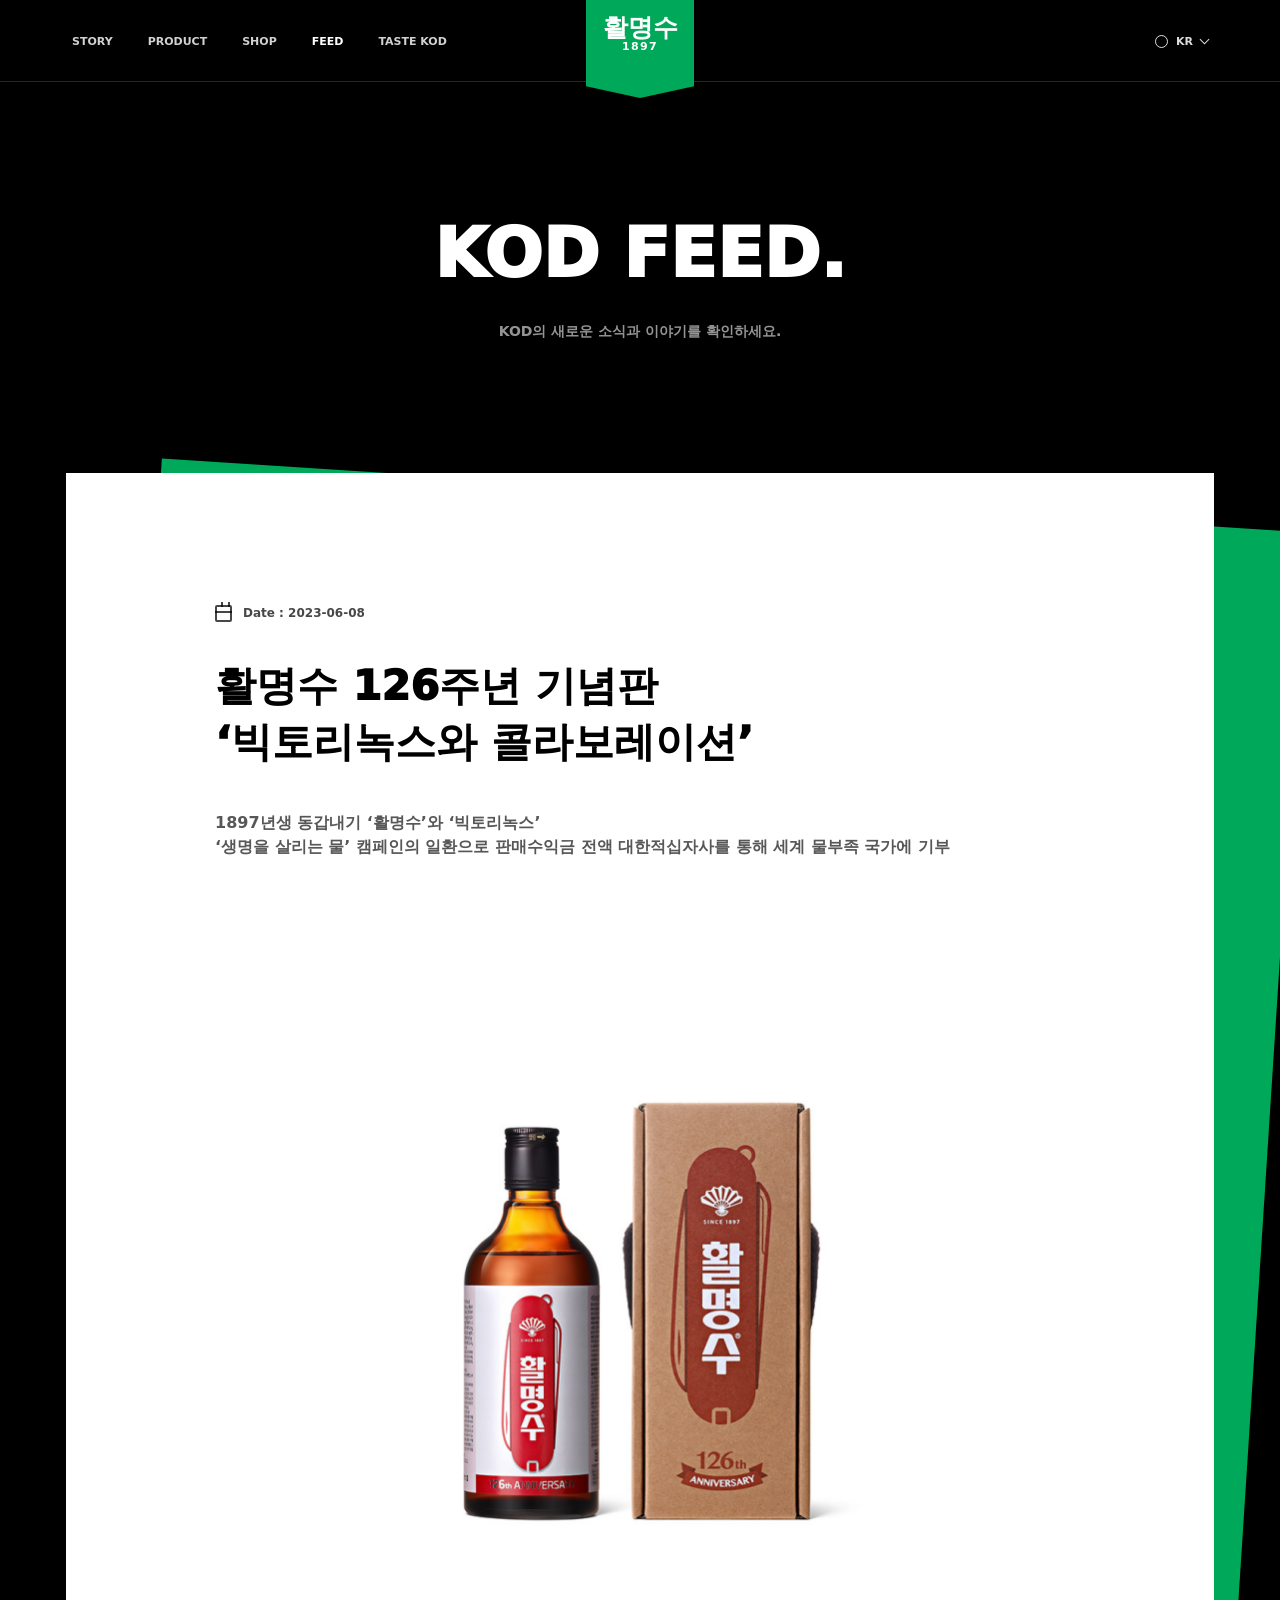
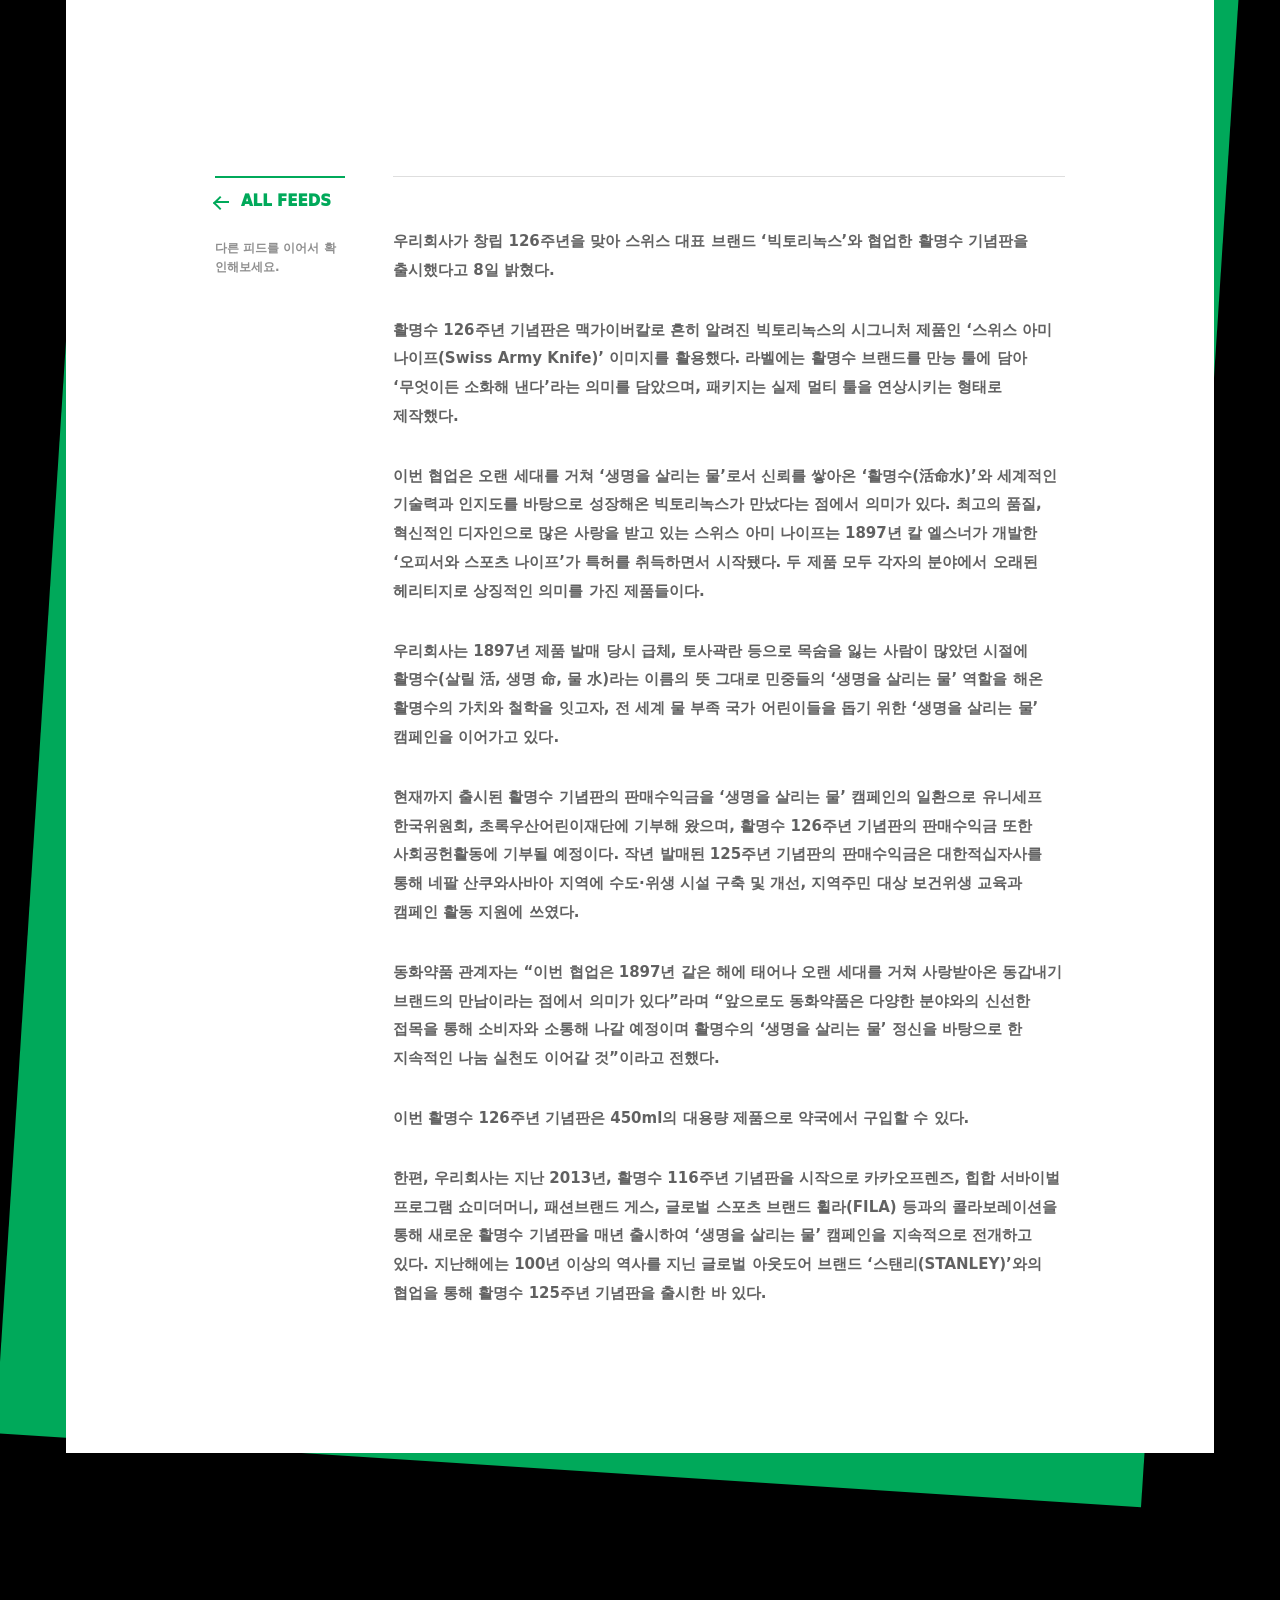
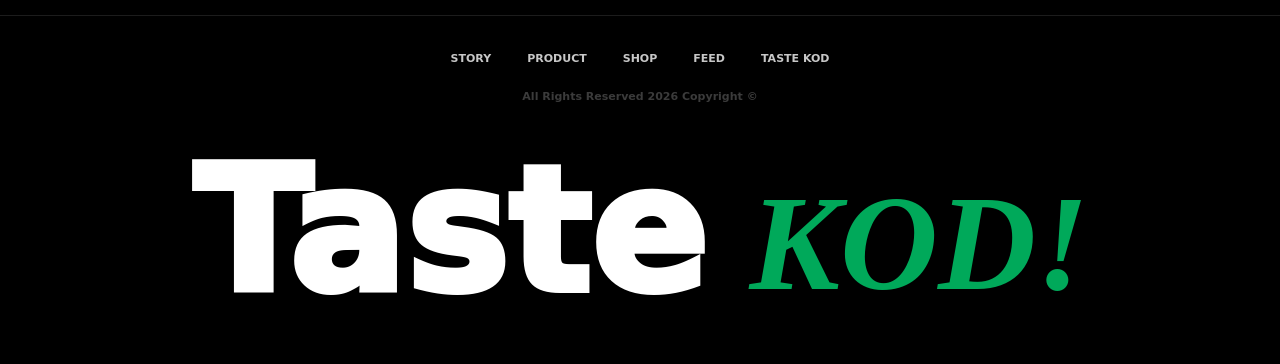
==== feed-detail.html @ 015ece13 "Add files via upload" ====
<!doctype html>
<html lang="ko">
  <head>
    <meta charset="UTF-8" />
    <meta name="viewport" content="width=device-width, initial-scale=1.0" />
    <title>KOD Feed Detail</title>
    <link rel="stylesheet" href="styles.css" />
  </head>
  <body class="feed-detail-page">
    <header class="site-header">
      <nav class="primary-nav" aria-label="Primary">
        <a href="#">STORY</a>
        <a href="#">PRODUCT</a>
        <a href="#">SHOP</a>
        <a href="index.html#feed" aria-current="page">FEED</a>
        <a href="#taste">TASTE KOD</a>
      </nav>
      <a class="brand-mark" href="index.html" aria-label="활명수 홈">
        <span>활명수</span>
        <small>1897</small>
      </a>
      <div class="locale" aria-label="Language selector">
        <span class="locale-icon" aria-hidden="true"></span>
        <span>KR</span>
        <span class="locale-caret" aria-hidden="true"></span>
      </div>
    </header>

    <main>
      <section class="feed-hero detail-hero" aria-labelledby="page-title">
        <div class="intro-copy">
          <h1 id="page-title">KOD FEED.</h1>
          <p>KOD의 새로운 소식과 이야기를 확인하세요.</p>
        </div>
      </section>

      <article class="detail-frame" aria-labelledby="article-title">
        <div class="detail-frame-back" aria-hidden="true"></div>
        <div class="detail-paper">
          <header class="detail-head">
            <p class="detail-date">
              <span class="detail-date-icon" aria-hidden="true"></span>
              <span>Date : 2023-06-08</span>
            </p>
            <h2 id="article-title">활명수 126주년 기념판<br />‘빅토리녹스와 콜라보레이션’</h2>
            <p>
              1897년생 동갑내기 ‘활명수’와 ‘빅토리녹스’<br />
              ‘생명을 살리는 물’ 캠페인의 일환으로 판매수익금 전액 대한적십자사를 통해 세계 물부족 국가에 기부
            </p>
          </header>

          <figure class="detail-product">
            <img src="assets/feed/feed-01.png" alt="활명수 126주년 기념 병과 빅토리녹스 협업 패키지" />
          </figure>

          <div class="detail-content">
            <aside class="detail-sidebar" aria-label="Feed navigation">
              <a class="all-feeds-link" href="index.html#feed">
                <span class="all-feeds-arrow" aria-hidden="true"></span>
                <strong>ALL FEEDS</strong>
              </a>
              <p>다른 피드를 이어서 확인해보세요.</p>
            </aside>

            <div class="detail-copy">
              <p>
                우리회사가 창립 126주년을 맞아 스위스 대표 브랜드 ‘빅토리녹스’와 협업한 활명수 기념판을 출시했다고 8일 밝혔다.
              </p>
              <p>
                활명수 126주년 기념판은 맥가이버칼로 흔히 알려진 빅토리녹스의 시그니처 제품인 ‘스위스 아미 나이프(Swiss Army Knife)’ 이미지를 활용했다. 라벨에는 활명수 브랜드를 만능 툴에 담아 ‘무엇이든 소화해 낸다’라는 의미를 담았으며, 패키지는 실제 멀티 툴을 연상시키는 형태로 제작했다.
              </p>
              <p>
                이번 협업은 오랜 세대를 거쳐 ‘생명을 살리는 물’로서 신뢰를 쌓아온 ‘활명수(活命水)’와 세계적인 기술력과 인지도를 바탕으로 성장해온 빅토리녹스가 만났다는 점에서 의미가 있다. 최고의 품질, 혁신적인 디자인으로 많은 사랑을 받고 있는 스위스 아미 나이프는 1897년 칼 엘스너가 개발한 ‘오피서와 스포츠 나이프’가 특허를 취득하면서 시작됐다. 두 제품 모두 각자의 분야에서 오래된 헤리티지로 상징적인 의미를 가진 제품들이다.
              </p>
              <p>
                우리회사는 1897년 제품 발매 당시 급체, 토사곽란 등으로 목숨을 잃는 사람이 많았던 시절에 활명수(살릴 活, 생명 命, 물 水)라는 이름의 뜻 그대로 민중들의 ‘생명을 살리는 물’ 역할을 해온 활명수의 가치와 철학을 잇고자, 전 세계 물 부족 국가 어린이들을 돕기 위한 ‘생명을 살리는 물’ 캠페인을 이어가고 있다.
              </p>
              <p>
                현재까지 출시된 활명수 기념판의 판매수익금을 ‘생명을 살리는 물’ 캠페인의 일환으로 유니세프 한국위원회, 초록우산어린이재단에 기부해 왔으며, 활명수 126주년 기념판의 판매수익금 또한 사회공헌활동에 기부될 예정이다. 작년 발매된 125주년 기념판의 판매수익금은 대한적십자사를 통해 네팔 산쿠와사바아 지역에 수도·위생 시설 구축 및 개선, 지역주민 대상 보건위생 교육과 캠페인 활동 지원에 쓰였다.
              </p>
              <p>
                동화약품 관계자는 “이번 협업은 1897년 같은 해에 태어나 오랜 세대를 거쳐 사랑받아온 동갑내기 브랜드의 만남이라는 점에서 의미가 있다”라며 “앞으로도 동화약품은 다양한 분야와의 신선한 접목을 통해 소비자와 소통해 나갈 예정이며 활명수의 ‘생명을 살리는 물’ 정신을 바탕으로 한 지속적인 나눔 실천도 이어갈 것”이라고 전했다.
              </p>
              <p>
                이번 활명수 126주년 기념판은 450ml의 대용량 제품으로 약국에서 구입할 수 있다.
              </p>
              <p>
                한편, 우리회사는 지난 2013년, 활명수 116주년 기념판을 시작으로 카카오프렌즈, 힙합 서바이벌 프로그램 쇼미더머니, 패션브랜드 게스, 글로벌 스포츠 브랜드 휠라(FILA) 등과의 콜라보레이션을 통해 새로운 활명수 기념판을 매년 출시하여 ‘생명을 살리는 물’ 캠페인을 지속적으로 전개하고 있다. 지난해에는 100년 이상의 역사를 지닌 글로벌 아웃도어 브랜드 ‘스탠리(STANLEY)’와의 협업을 통해 활명수 125주년 기념판을 출시한 바 있다.
              </p>
            </div>
          </div>
        </div>
      </article>
    </main>

    <footer class="site-footer" id="taste">
      <nav class="footer-nav" aria-label="Footer">
        <a href="#">STORY</a>
        <a href="#">PRODUCT</a>
        <a href="#">SHOP</a>
        <a href="index.html#feed">FEED</a>
        <a href="#taste">TASTE KOD</a>
      </nav>
      <p>All Rights Reserved 2026 Copyright ©</p>
      <div class="taste-signature" aria-hidden="true"><span>Taste</span><strong>KOD!</strong></div>
    </footer>
    <script src="script.js"></script>
  </body>
</html>
---- styles.css ----
:root {
  color-scheme: dark;
  --page: #000000;
  --line: #003b1f;
  --green: #00a95a;
  --white: #ffffff;
  --muted: rgba(255, 255, 255, 0.58);
  --overlay: rgba(0, 0, 0, 0.58);
  --hero-width: 1776px;
  --feed-width: 1440px;
  --feed-gap: 30px;
}

* {
  box-sizing: border-box;
}

html {
  background: var(--page);
  scroll-behavior: smooth;
}

body {
  min-width: 320px;
  margin: 0;
  background: var(--page);
  color: var(--white);
  font-family:
    Inter, ui-sans-serif, system-ui, -apple-system, BlinkMacSystemFont, "Segoe UI",
    "Apple SD Gothic Neo", "Noto Sans KR", sans-serif;
  letter-spacing: 0;
}

a {
  color: inherit;
  text-decoration: none;
}

img {
  display: block;
  max-width: 100%;
}

.feed-detail-page main {
  overflow-x: clip;
  overflow-y: visible;
}

.site-header {
  position: relative;
  z-index: 10;
  height: 82px;
  border-bottom: 1px solid var(--line);
  background: #000000;
}

.primary-nav,
.locale {
  position: absolute;
  top: 0;
  height: 82px;
  display: flex;
  align-items: center;
}

.primary-nav {
  left: 72px;
  gap: 35px;
}

.primary-nav a,
.footer-nav a,
.locale {
  font-size: 11px;
  font-weight: 800;
  line-height: 1;
}

.primary-nav a {
  color: rgba(255, 255, 255, 0.82);
  transition: color 160ms ease;
}

.primary-nav a:hover,
.primary-nav a[aria-current="page"],
.footer-nav a:hover {
  color: var(--white);
}

.brand-mark {
  position: absolute;
  left: 50%;
  top: 0;
  width: 108px;
  height: 98px;
  display: grid;
  justify-items: center;
  align-content: start;
  gap: 2px;
  padding-top: 17px;
  background: var(--green);
  border-radius: 0 0 8px 8px;
  transform: translateX(-50%);
  clip-path: polygon(0 0, 100% 0, 100% 88%, 50% 100%, 0 88%);
}

.brand-mark span {
  font-size: 25px;
  font-weight: 950;
  line-height: 0.88;
}

.brand-mark small {
  font-size: 11px;
  font-weight: 900;
  line-height: 1;
  letter-spacing: 0.12em;
}

.locale {
  right: 72px;
  gap: 8px;
  color: rgba(255, 255, 255, 0.86);
}

.locale-icon {
  width: 13px;
  height: 13px;
  border: 1.6px solid currentColor;
  border-radius: 50%;
}

.locale-caret {
  width: 7px;
  height: 7px;
  border-right: 1.5px solid currentColor;
  border-bottom: 1.5px solid currentColor;
  transform: translateY(-2px) rotate(45deg);
}

.feed-hero {
  padding-top: 139px;
}

.intro-copy {
  width: min(var(--hero-width), calc(100vw - 48px));
  margin: 0 auto;
  text-align: center;
}

.intro-copy h1 {
  margin: 0;
  font-size: clamp(54px, 5.35vw, 104px);
  font-weight: 950;
  line-height: 0.96;
}

.intro-copy p {
  margin: 34px 0 0;
  color: var(--muted);
  font-size: 14px;
  font-weight: 600;
  line-height: 1.5;
}

.hero-media {
  width: min(var(--hero-width), calc(100vw - 48px));
  margin: 135px auto 0;
  overflow: hidden;
}

.hero-media img {
  width: 100%;
  height: auto;
}

.feed-section {
  padding-top: 132px;
}

.detail-hero {
  padding-top: 139px;
}

.detail-frame {
  position: relative;
  width: min(1476px, calc(100vw - 132px));
  margin: 131px auto 0;
  color: #000000;
  isolation: isolate;
}

.detail-frame-back {
  position: absolute;
  inset: 0;
  z-index: 0;
  background: var(--green);
  transform: translate3d(0, 0, 0) rotate(0deg);
  transform-origin: 50% 10%;
  will-change: transform;
}

.detail-frame.is-settled .detail-frame-back {
  animation: green-frame-dangle 1450ms cubic-bezier(0.18, 0.84, 0.2, 1) 140ms both;
}

.detail-paper {
  position: relative;
  z-index: 1;
  min-height: 1894px;
  padding: 132px 149px 145px;
  background: var(--white);
}

.detail-head {
  max-width: 865px;
}

.detail-date {
  display: inline-flex;
  align-items: center;
  gap: 11px;
  margin: 0 0 37px;
  color: rgba(0, 0, 0, 0.72);
  font-size: 12px;
  font-weight: 850;
  line-height: 1;
}

.detail-date-icon {
  position: relative;
  width: 17px;
  height: 17px;
  border: 2px solid currentColor;
  border-radius: 2px;
}

.detail-date-icon::before,
.detail-date-icon::after {
  position: absolute;
  content: "";
  background: currentColor;
}

.detail-date-icon::before {
  left: -2px;
  right: -2px;
  top: 4px;
  height: 2px;
}

.detail-date-icon::after {
  left: 4px;
  top: -5px;
  width: 2px;
  height: 5px;
  box-shadow: 7px 0 0 currentColor;
}

.detail-head h2 {
  margin: 0;
  color: #000000;
  font-size: clamp(40px, 3.24vw, 64px);
  font-weight: 950;
  line-height: 1.35;
  word-break: keep-all;
}

.detail-head p:last-child {
  margin: 40px 0 0;
  color: rgba(0, 0, 0, 0.66);
  font-size: 16px;
  font-weight: 700;
  line-height: 1.55;
  word-break: keep-all;
}

.detail-product {
  width: min(520px, 54%);
  margin: 139px auto 108px;
}

.detail-product img {
  width: 100%;
  height: auto;
}

.detail-content {
  display: grid;
  grid-template-columns: 130px minmax(0, 1000px);
  gap: 48px;
  padding-top: 50px;
}

.detail-sidebar {
  position: sticky;
  top: 110px;
  align-self: start;
  padding-top: 16px;
  border-top: 2px solid var(--green);
}

.all-feeds-link {
  display: inline-flex;
  align-items: center;
  gap: 12px;
  color: var(--green);
  transition: transform 180ms ease;
}

.all-feeds-link:hover,
.all-feeds-link:focus-visible {
  transform: translateX(-4px);
}

.all-feeds-link strong {
  font-size: 15px;
  font-weight: 950;
  line-height: 1;
}

.all-feeds-arrow {
  position: relative;
  width: 14px;
  height: 14px;
}

.all-feeds-arrow::before,
.all-feeds-arrow::after {
  position: absolute;
  content: "";
  background: currentColor;
}

.all-feeds-arrow::before {
  left: 0;
  top: 6px;
  width: 14px;
  height: 2px;
}

.all-feeds-arrow::after {
  left: 0;
  top: 3px;
  width: 8px;
  height: 8px;
  border-left: 2px solid currentColor;
  border-bottom: 2px solid currentColor;
  background: transparent;
  transform: rotate(45deg);
}

.detail-sidebar p {
  margin: 26px 0 0;
  color: rgba(0, 0, 0, 0.44);
  font-size: 12px;
  font-weight: 700;
  line-height: 1.62;
}

.detail-copy {
  max-width: 1000px;
  padding-top: 50px;
  border-top: 1px solid rgba(0, 0, 0, 0.13);
  color: rgba(0, 0, 0, 0.62);
  font-size: 15px;
  font-weight: 650;
  line-height: 1.92;
  word-break: keep-all;
}

.detail-copy p {
  margin: 0;
}

.detail-copy p + p {
  margin-top: 31px;
}

.feed-grid {
  width: min(var(--feed-width), calc(100vw - 48px));
  margin: 0 auto;
  display: grid;
  grid-template-columns: repeat(3, minmax(0, 1fr));
  gap: var(--feed-gap);
  align-items: start;
}

.feed-column {
  display: flex;
  flex-direction: column;
  gap: var(--feed-gap);
}

.feed-card {
  position: relative;
  display: block;
  width: 100%;
  margin: 0;
  overflow: hidden;
  background: #ffffff;
  outline: none;
  cursor: pointer;
  isolation: isolate;
  transform: translateY(0);
  transition:
    opacity 700ms ease,
    transform 760ms cubic-bezier(0.2, 0.82, 0.18, 1);
  transition-delay: var(--reveal-delay, 0ms);
  will-change: opacity, transform;
}

.reveal-ready .feed-card {
  opacity: 0;
  transform: translateY(110px);
}

.reveal-ready .feed-card.is-visible {
  opacity: 1;
  transform: translateY(0);
}

.feed-card img {
  width: 100%;
  height: auto;
  transform: scale(1);
  transition: transform 360ms ease;
}

.card-overlay {
  position: absolute;
  inset: 0;
  z-index: 1;
  display: flex;
  flex-direction: column;
  justify-content: flex-end;
  padding: 27px 28px 32px;
  color: var(--white);
  background: var(--overlay);
  opacity: 0;
  transition: opacity 220ms ease;
}

.feed-card:hover img,
.feed-card:focus-visible img {
  transform: scale(1.025);
}

.feed-card:hover .card-overlay,
.feed-card:focus-visible .card-overlay {
  opacity: 1;
}

.feed-date {
  position: absolute;
  top: 29px;
  right: 28px;
  display: grid;
  justify-items: end;
  gap: 2px;
}

.feed-date span {
  font-size: 10px;
  font-weight: 850;
  line-height: 1;
}

.feed-date strong {
  font-size: 39px;
  font-weight: 900;
  line-height: 0.92;
}

.feed-card h2 {
  width: calc(100% - 68px);
  margin: 0;
  font-size: 17px;
  font-weight: 850;
  line-height: 1.42;
  word-break: keep-all;
}

.feed-arrow {
  position: absolute;
  right: 31px;
  bottom: 32px;
  width: 35px;
  height: 35px;
}

.feed-arrow::before,
.feed-arrow::after {
  position: absolute;
  content: "";
  background: currentColor;
}

.feed-arrow::before {
  right: 0;
  bottom: 0;
  width: 35px;
  height: 1.5px;
  transform: rotate(-45deg);
  transform-origin: right center;
}

.feed-arrow::after {
  top: 0;
  right: 0;
  width: 16px;
  height: 16px;
  border-top: 1.5px solid currentColor;
  border-right: 1.5px solid currentColor;
  background: transparent;
}

.site-footer {
  margin-top: 162px;
  border-top: 1px solid rgba(255, 255, 255, 0.11);
  padding: 37px 0 62px;
  overflow: hidden;
  text-align: center;
}

.footer-nav {
  display: flex;
  justify-content: center;
  gap: 36px;
}

.footer-nav a {
  color: rgba(255, 255, 255, 0.78);
}

.site-footer p {
  margin: 26px 0 64px;
  color: rgba(255, 255, 255, 0.23);
  font-size: 11px;
  font-weight: 700;
}

.taste-signature {
  width: min(1768px, calc(100vw - 96px));
  margin: 0 auto;
  display: flex;
  justify-content: center;
  align-items: flex-end;
  gap: clamp(24px, 3.4vw, 64px);
  white-space: nowrap;
}

.taste-signature span {
  color: var(--white);
  font-size: clamp(92px, 13.5vw, 260px);
  font-weight: 950;
  line-height: 0.78;
}

.taste-signature strong {
  color: var(--green);
  font-family: "Brush Script MT", "Segoe Script", "Apple Chancery", cursive;
  font-size: clamp(72px, 10.6vw, 216px);
  font-style: italic;
  font-weight: 900;
  line-height: 0.85;
}

@media (max-width: 1180px) {
  .primary-nav {
    left: 32px;
    gap: 24px;
  }

  .locale {
    right: 32px;
  }

  .feed-grid {
    grid-template-columns: repeat(2, minmax(0, 1fr));
  }

  .detail-frame {
    width: min(100% - 64px, 1040px);
  }

  .detail-paper {
    min-height: auto;
    padding: 96px 80px 110px;
  }

  .detail-content {
    grid-template-columns: 148px minmax(0, 1fr);
    gap: 48px;
  }
}

@media (max-width: 760px) {
  .site-header {
    height: 70px;
  }

  .primary-nav {
    left: 18px;
    right: 88px;
    height: 70px;
    gap: 16px;
    overflow-x: auto;
    scrollbar-width: none;
  }

  .primary-nav::-webkit-scrollbar {
    display: none;
  }

  .primary-nav a,
  .footer-nav a,
  .locale {
    font-size: 10px;
  }

  .brand-mark {
    left: auto;
    right: 18px;
    width: 72px;
    height: 68px;
    padding-top: 11px;
    transform: none;
  }

  .brand-mark span {
    font-size: 17px;
  }

  .brand-mark small {
    font-size: 8px;
  }

  .locale {
    display: none;
  }

  .feed-hero {
    padding-top: 86px;
  }

  .intro-copy,
  .hero-media,
  .feed-grid {
    width: min(100% - 32px, var(--feed-width));
  }

  .intro-copy h1 {
    font-size: clamp(44px, 15vw, 74px);
  }

  .intro-copy p {
    margin-top: 22px;
    font-size: 13px;
  }

  .hero-media {
    margin-top: 64px;
  }

  .feed-section {
    padding-top: 72px;
  }

  .detail-frame {
    width: calc(100vw - 32px);
    margin-top: 70px;
  }

  .detail-frame.is-settled .detail-frame-back {
    animation-name: green-frame-dangle-mobile;
  }

  .detail-paper {
    padding: 58px 24px 66px;
  }

  .detail-date {
    margin-bottom: 24px;
    font-size: 11px;
  }

  .detail-head h2 {
    font-size: clamp(29px, 9.7vw, 42px);
    line-height: 1.28;
  }

  .detail-head p:last-child {
    margin-top: 25px;
    font-size: 13px;
  }

  .detail-product {
    width: min(84%, 420px);
    margin: 70px auto 56px;
  }

  .detail-content {
    display: block;
    padding-top: 0;
  }

  .detail-sidebar {
    top: 70px;
    z-index: 2;
    margin: 0 -24px 33px;
    padding: 15px 24px 17px;
    background: rgba(255, 255, 255, 0.96);
    border-top: 2px solid var(--green);
    border-bottom: 1px solid rgba(0, 0, 0, 0.12);
  }

  .detail-sidebar p {
    display: none;
  }

  .detail-copy {
    padding-top: 0;
    border-top: 0;
    font-size: 13px;
    line-height: 1.86;
  }

  .detail-copy p + p {
    margin-top: 22px;
  }

  .feed-grid {
    grid-template-columns: 1fr;
    gap: 24px;
  }

  .feed-column {
    gap: 24px;
  }

  .card-overlay {
    padding: 23px 22px 26px;
  }

  .feed-date {
    top: 23px;
    right: 22px;
  }

  .feed-date strong {
    font-size: 34px;
  }

  .feed-card h2 {
    width: calc(100% - 58px);
    font-size: 16px;
  }

  .site-footer {
    margin-top: 88px;
    padding-bottom: 42px;
  }

  .footer-nav {
    flex-wrap: wrap;
    gap: 16px 24px;
    padding: 0 24px;
  }

  .site-footer p {
    margin-bottom: 44px;
  }

  .taste-signature {
    width: calc(100vw - 32px);
    gap: 14px;
  }
}

@media (prefers-reduced-motion: reduce) {
  html {
    scroll-behavior: auto;
  }

  .feed-card,
  .feed-card img,
  .card-overlay,
  .all-feeds-link {
    transition: none;
  }

  .reveal-ready .feed-card {
    opacity: 1;
    transform: none;
  }

  .detail-frame.is-settled .detail-frame-back {
    animation: none;
    transform: translate3d(42px, 28px, 0) rotate(3.8deg);
  }
}

@keyframes green-frame-dangle {
  0%,
  18% {
    transform: translate3d(0, 0, 0) rotate(0deg);
  }

  46% {
    transform: translate3d(92px, 28px, 0) rotate(5.4deg);
  }

  63% {
    transform: translate3d(71px, 20px, 0) rotate(2.7deg);
  }

  79% {
    transform: translate3d(85px, 24px, 0) rotate(4.2deg);
  }

  100% {
    transform: translate3d(78px, 22px, 0) rotate(3.7deg);
  }
}

@keyframes green-frame-dangle-mobile {
  0%,
  18% {
    transform: translate3d(0, 0, 0) rotate(0deg);
  }

  46% {
    transform: translate3d(37px, 20px, 0) rotate(5.2deg);
  }

  63% {
    transform: translate3d(28px, 15px, 0) rotate(2.6deg);
  }

  79% {
    transform: translate3d(34px, 18px, 0) rotate(4deg);
  }

  100% {
    transform: translate3d(31px, 17px, 0) rotate(3.4deg);
  }
}
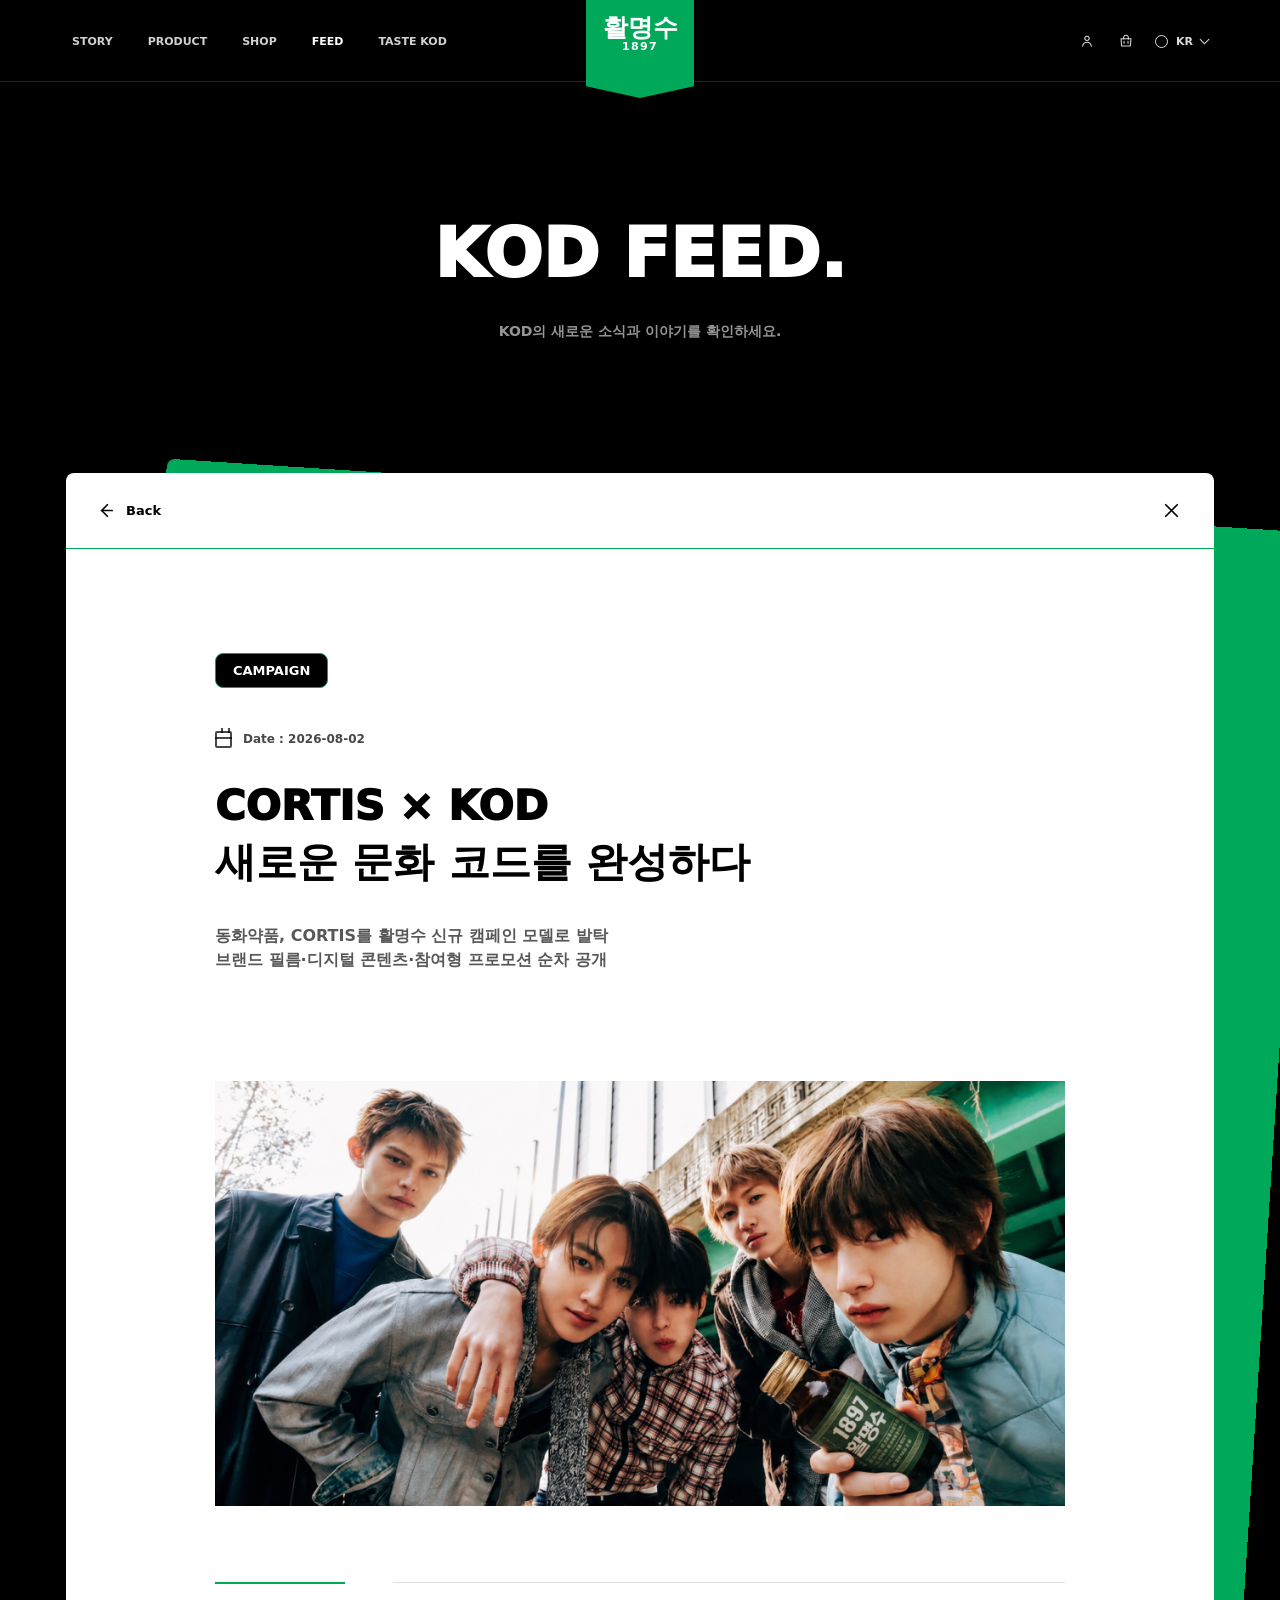
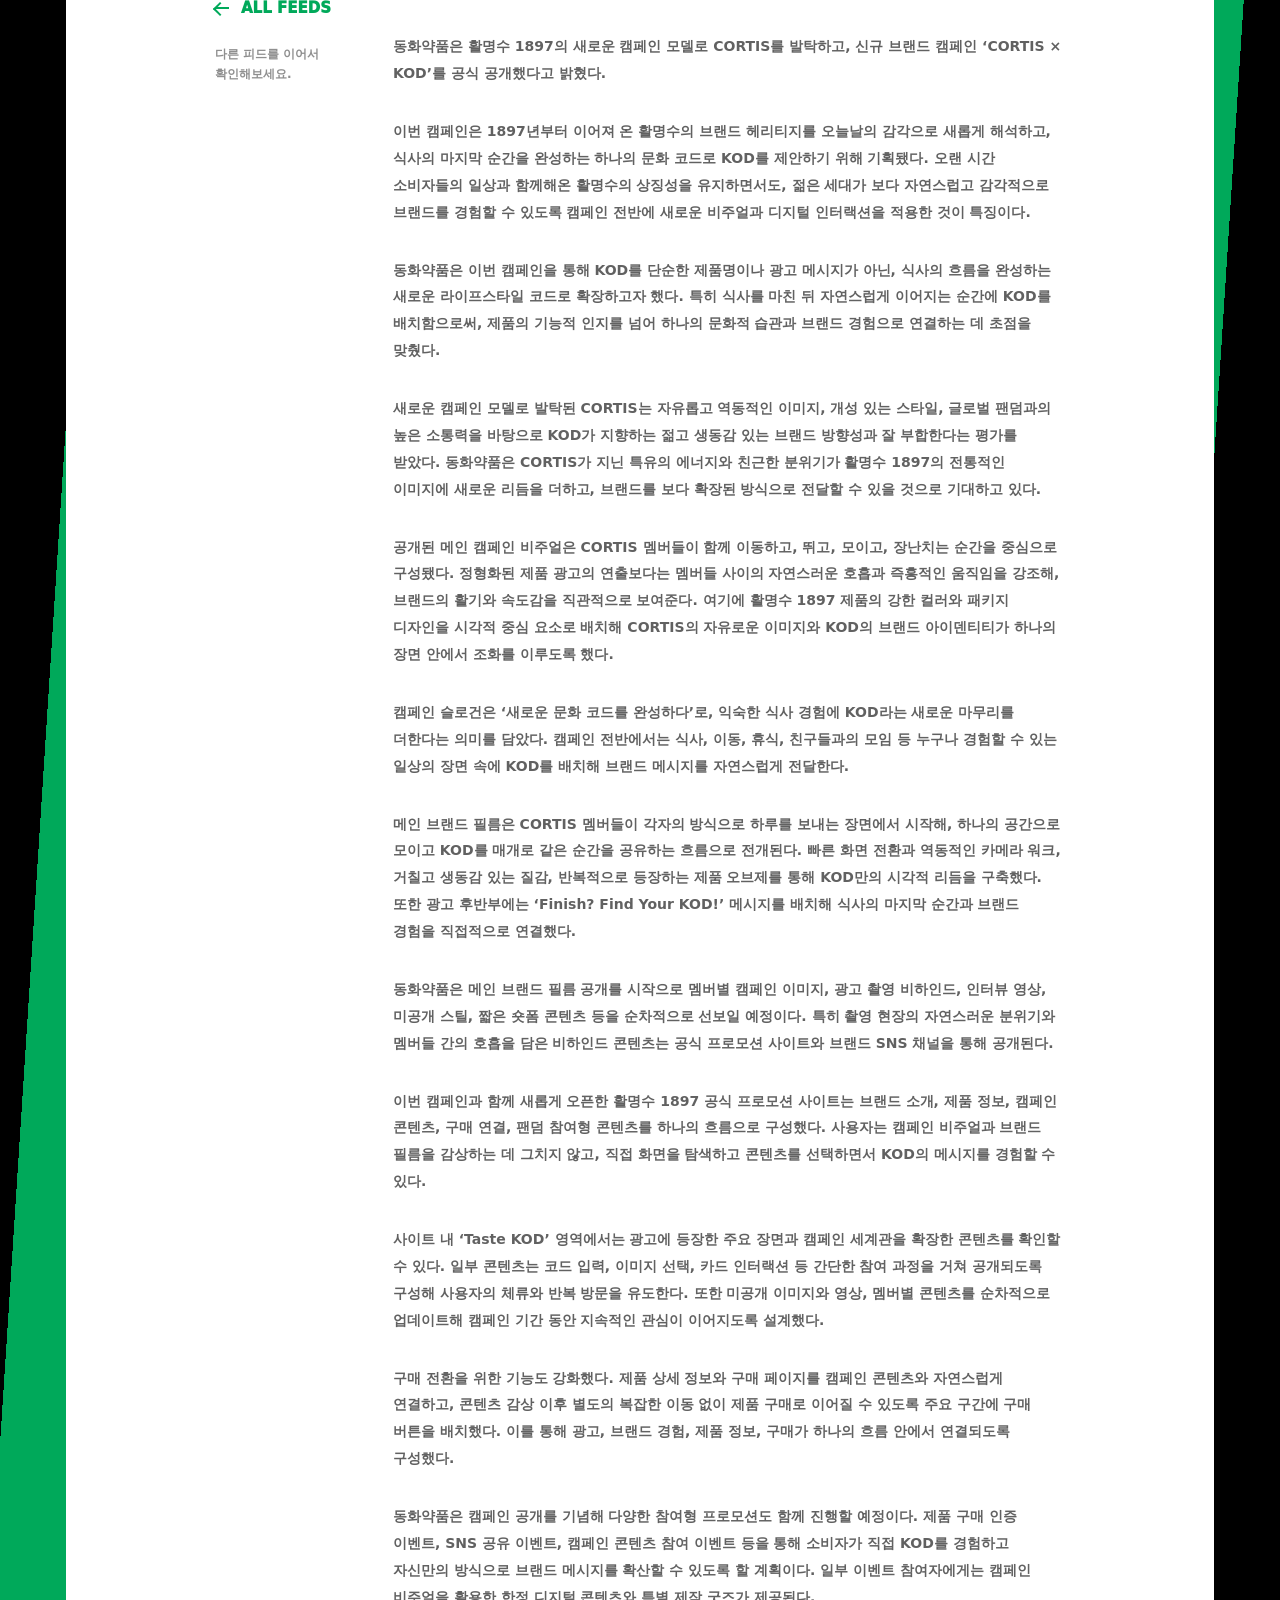
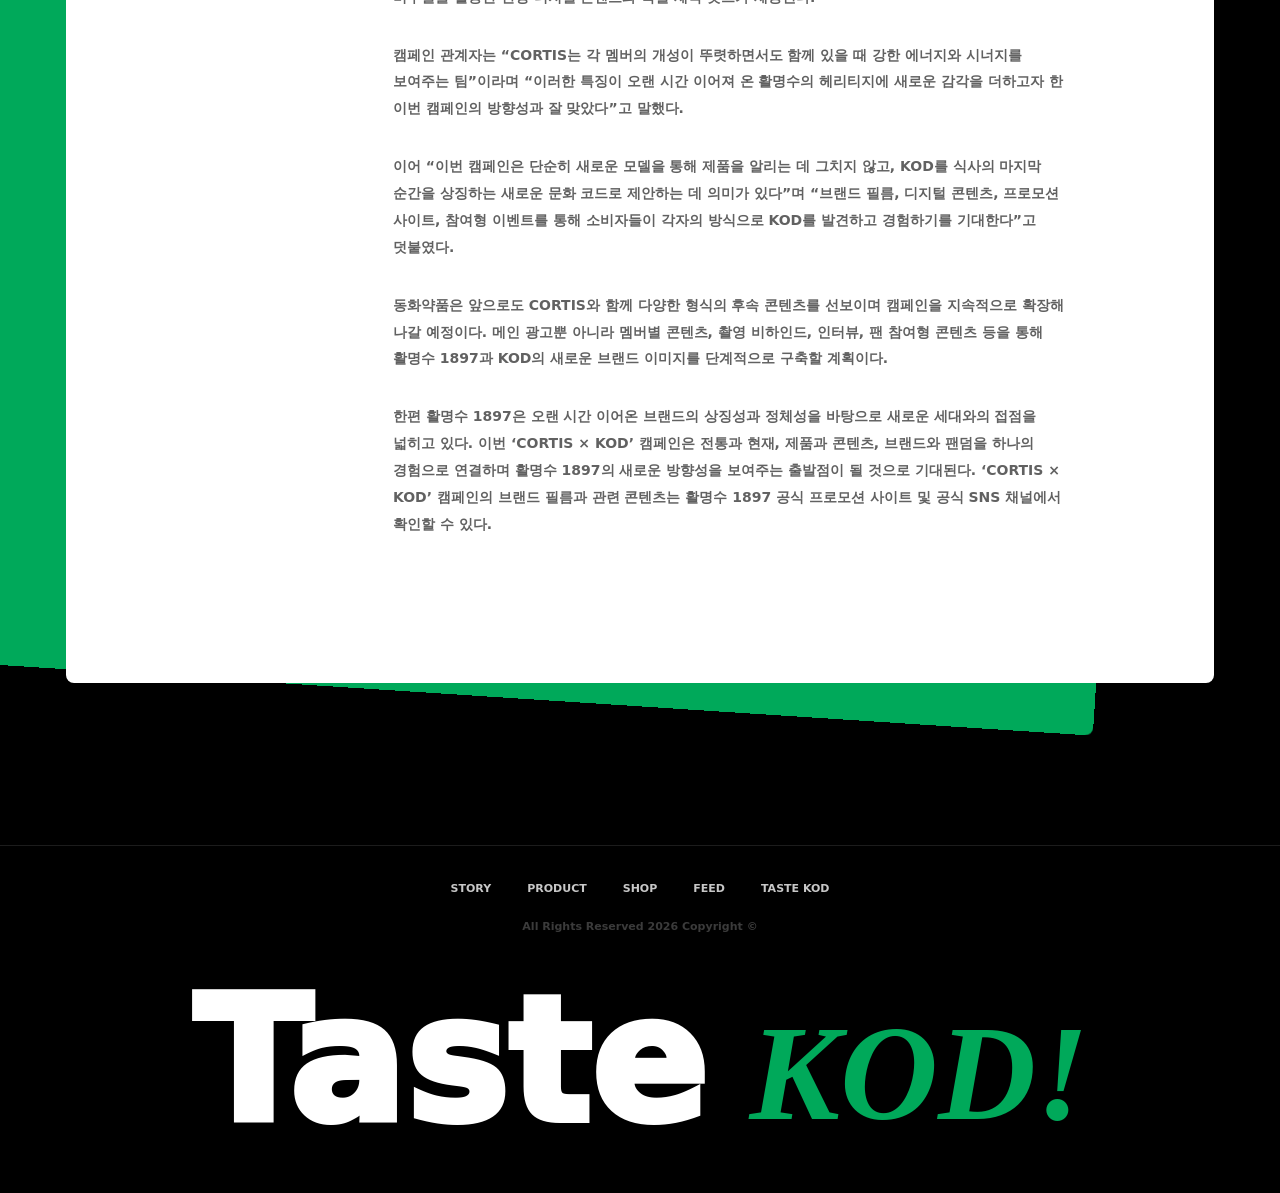
==== commit dc56f8e6: "Update CORTIS feed detail design" ====
--- a/feed-detail.html
+++ b/feed-detail.html
@@ -3,26 +3,48 @@
   <head>
     <meta charset="UTF-8" />
     <meta name="viewport" content="width=device-width, initial-scale=1.0" />
-    <title>KOD Feed Detail</title>
+    <meta
+      name="description"
+      content="CORTIS와 KOD가 완성한 활명수 1897의 새로운 브랜드 캠페인을 확인하세요."
+    />
+    <title>CORTIS × KOD | KOD Feed</title>
     <link rel="stylesheet" href="styles.css" />
   </head>
   <body class="feed-detail-page">
     <header class="site-header">
+      <button class="mobile-menu-toggle" type="button" aria-label="메뉴 열기" aria-expanded="false">
+        <span aria-hidden="true"></span>
+      </button>
       <nav class="primary-nav" aria-label="Primary">
         <a href="#">STORY</a>
         <a href="#">PRODUCT</a>
         <a href="#">SHOP</a>
-        <a href="index.html#feed" aria-current="page">FEED</a>
+        <a href="https://standot-hani.github.io/feedpage/#feed" aria-current="page">FEED</a>
         <a href="#taste">TASTE KOD</a>
       </nav>
-      <a class="brand-mark" href="index.html" aria-label="활명수 홈">
+      <a class="brand-mark" href="https://standot-hani.github.io/feedpage/" aria-label="활명수 홈">
         <span>활명수</span>
         <small>1897</small>
       </a>
-      <div class="locale" aria-label="Language selector">
-        <span class="locale-icon" aria-hidden="true"></span>
-        <span>KR</span>
-        <span class="locale-caret" aria-hidden="true"></span>
+      <div class="header-tools">
+        <a class="header-icon" href="#" aria-label="마이페이지">
+          <svg viewBox="0 0 24 24" aria-hidden="true">
+            <circle cx="12" cy="8" r="3.25"></circle>
+            <path d="M5.5 20c.45-4.05 2.6-6.1 6.5-6.1s6.05 2.05 6.5 6.1"></path>
+          </svg>
+        </a>
+        <a class="header-icon" href="#" aria-label="장바구니">
+          <svg viewBox="0 0 24 24" aria-hidden="true">
+            <path d="M4.5 8.5h15l-1 11h-13l-1-11Z"></path>
+            <path d="M8.5 9V6.8A3.3 3.3 0 0 1 12 3.5a3.3 3.3 0 0 1 3.5 3.3V9"></path>
+            <path d="M9 12.5v3M15 12.5v3"></path>
+          </svg>
+        </a>
+        <div class="locale" aria-label="Language selector">
+          <span class="locale-icon" aria-hidden="true"></span>
+          <span>KR</span>
+          <span class="locale-caret" aria-hidden="true"></span>
+        </div>
       </div>
     </header>
 
@@ -37,56 +59,96 @@
       <article class="detail-frame" aria-labelledby="article-title">
         <div class="detail-frame-back" aria-hidden="true"></div>
         <div class="detail-paper">
-          <header class="detail-head">
-            <p class="detail-date">
-              <span class="detail-date-icon" aria-hidden="true"></span>
-              <span>Date : 2023-06-08</span>
-            </p>
-            <h2 id="article-title">활명수 126주년 기념판<br />‘빅토리녹스와 콜라보레이션’</h2>
-            <p>
-              1897년생 동갑내기 ‘활명수’와 ‘빅토리녹스’<br />
-              ‘생명을 살리는 물’ 캠페인의 일환으로 판매수익금 전액 대한적십자사를 통해 세계 물부족 국가에 기부
-            </p>
-          </header>
+          <nav class="detail-toolbar" aria-label="Feed detail controls">
+            <a class="detail-back" href="https://standot-hani.github.io/feedpage/#feed">
+              <svg viewBox="0 0 24 24" aria-hidden="true"><path d="m15 18-6-6 6-6"></path><path d="M9 12h11"></path></svg>
+              <span>Back</span>
+            </a>
+            <a class="detail-close" href="https://standot-hani.github.io/feedpage/#feed" aria-label="피드 상세 닫기">
+              <svg viewBox="0 0 24 24" aria-hidden="true"><path d="m6 6 12 12M18 6 6 18"></path></svg>
+            </a>
+          </nav>
 
-          <figure class="detail-product">
-            <img src="assets/feed/feed-01.png" alt="활명수 126주년 기념 병과 빅토리녹스 협업 패키지" />
-          </figure>
+          <div class="detail-inner">
+            <header class="detail-head">
+              <span class="detail-category">CAMPAIGN</span>
+              <p class="detail-date">
+                <span class="detail-date-icon" aria-hidden="true"></span>
+                <span>Date : 2026-08-02</span>
+              </p>
+              <h2 id="article-title">CORTIS × KOD<br />새로운 문화 코드를 완성하다</h2>
+              <p>
+                동화약품, CORTIS를 활명수 신규 캠페인 모델로 발탁<br />
+                브랜드 필름·디지털 콘텐츠·참여형 프로모션 순차 공개
+              </p>
+            </header>
 
-          <div class="detail-content">
-            <aside class="detail-sidebar" aria-label="Feed navigation">
-              <a class="all-feeds-link" href="index.html#feed">
-                <span class="all-feeds-arrow" aria-hidden="true"></span>
-                <strong>ALL FEEDS</strong>
-              </a>
-              <p>다른 피드를 이어서 확인해보세요.</p>
-            </aside>
+            <figure class="detail-product">
+              <img
+                src="assets/feed/cortis-kod-campaign.png"
+                alt="활명수 1897 병을 든 CORTIS 멤버들의 캠페인 비주얼"
+              />
+            </figure>
 
-            <div class="detail-copy">
-              <p>
-                우리회사가 창립 126주년을 맞아 스위스 대표 브랜드 ‘빅토리녹스’와 협업한 활명수 기념판을 출시했다고 8일 밝혔다.
-              </p>
-              <p>
-                활명수 126주년 기념판은 맥가이버칼로 흔히 알려진 빅토리녹스의 시그니처 제품인 ‘스위스 아미 나이프(Swiss Army Knife)’ 이미지를 활용했다. 라벨에는 활명수 브랜드를 만능 툴에 담아 ‘무엇이든 소화해 낸다’라는 의미를 담았으며, 패키지는 실제 멀티 툴을 연상시키는 형태로 제작했다.
-              </p>
-              <p>
-                이번 협업은 오랜 세대를 거쳐 ‘생명을 살리는 물’로서 신뢰를 쌓아온 ‘활명수(活命水)’와 세계적인 기술력과 인지도를 바탕으로 성장해온 빅토리녹스가 만났다는 점에서 의미가 있다. 최고의 품질, 혁신적인 디자인으로 많은 사랑을 받고 있는 스위스 아미 나이프는 1897년 칼 엘스너가 개발한 ‘오피서와 스포츠 나이프’가 특허를 취득하면서 시작됐다. 두 제품 모두 각자의 분야에서 오래된 헤리티지로 상징적인 의미를 가진 제품들이다.
-              </p>
-              <p>
-                우리회사는 1897년 제품 발매 당시 급체, 토사곽란 등으로 목숨을 잃는 사람이 많았던 시절에 활명수(살릴 活, 생명 命, 물 水)라는 이름의 뜻 그대로 민중들의 ‘생명을 살리는 물’ 역할을 해온 활명수의 가치와 철학을 잇고자, 전 세계 물 부족 국가 어린이들을 돕기 위한 ‘생명을 살리는 물’ 캠페인을 이어가고 있다.
-              </p>
-              <p>
-                현재까지 출시된 활명수 기념판의 판매수익금을 ‘생명을 살리는 물’ 캠페인의 일환으로 유니세프 한국위원회, 초록우산어린이재단에 기부해 왔으며, 활명수 126주년 기념판의 판매수익금 또한 사회공헌활동에 기부될 예정이다. 작년 발매된 125주년 기념판의 판매수익금은 대한적십자사를 통해 네팔 산쿠와사바아 지역에 수도·위생 시설 구축 및 개선, 지역주민 대상 보건위생 교육과 캠페인 활동 지원에 쓰였다.
-              </p>
-              <p>
-                동화약품 관계자는 “이번 협업은 1897년 같은 해에 태어나 오랜 세대를 거쳐 사랑받아온 동갑내기 브랜드의 만남이라는 점에서 의미가 있다”라며 “앞으로도 동화약품은 다양한 분야와의 신선한 접목을 통해 소비자와 소통해 나갈 예정이며 활명수의 ‘생명을 살리는 물’ 정신을 바탕으로 한 지속적인 나눔 실천도 이어갈 것”이라고 전했다.
-              </p>
-              <p>
-                이번 활명수 126주년 기념판은 450ml의 대용량 제품으로 약국에서 구입할 수 있다.
-              </p>
-              <p>
-                한편, 우리회사는 지난 2013년, 활명수 116주년 기념판을 시작으로 카카오프렌즈, 힙합 서바이벌 프로그램 쇼미더머니, 패션브랜드 게스, 글로벌 스포츠 브랜드 휠라(FILA) 등과의 콜라보레이션을 통해 새로운 활명수 기념판을 매년 출시하여 ‘생명을 살리는 물’ 캠페인을 지속적으로 전개하고 있다. 지난해에는 100년 이상의 역사를 지닌 글로벌 아웃도어 브랜드 ‘스탠리(STANLEY)’와의 협업을 통해 활명수 125주년 기념판을 출시한 바 있다.
-              </p>
+            <div class="detail-content">
+              <aside class="detail-sidebar" aria-label="Feed navigation">
+                <a class="all-feeds-link" href="https://standot-hani.github.io/feedpage/#feed">
+                  <span class="all-feeds-arrow" aria-hidden="true"></span>
+                  <strong>ALL FEEDS</strong>
+                </a>
+                <p>다른 피드를 이어서<br />확인해보세요.</p>
+              </aside>
+
+              <div class="detail-copy">
+                <p>
+                  동화약품은 활명수 1897의 새로운 캠페인 모델로 CORTIS를 발탁하고, 신규 브랜드 캠페인 ‘CORTIS × KOD’를 공식 공개했다고 밝혔다.
+                </p>
+                <p>
+                  이번 캠페인은 1897년부터 이어져 온 활명수의 브랜드 헤리티지를 오늘날의 감각으로 새롭게 해석하고, 식사의 마지막 순간을 완성하는 하나의 문화 코드로 KOD를 제안하기 위해 기획됐다. 오랜 시간 소비자들의 일상과 함께해온 활명수의 상징성을 유지하면서도, 젊은 세대가 보다 자연스럽고 감각적으로 브랜드를 경험할 수 있도록 캠페인 전반에 새로운 비주얼과 디지털 인터랙션을 적용한 것이 특징이다.
+                </p>
+                <p>
+                  동화약품은 이번 캠페인을 통해 KOD를 단순한 제품명이나 광고 메시지가 아닌, 식사의 흐름을 완성하는 새로운 라이프스타일 코드로 확장하고자 했다. 특히 식사를 마친 뒤 자연스럽게 이어지는 순간에 KOD를 배치함으로써, 제품의 기능적 인지를 넘어 하나의 문화적 습관과 브랜드 경험으로 연결하는 데 초점을 맞췄다.
+                </p>
+                <p>
+                  새로운 캠페인 모델로 발탁된 CORTIS는 자유롭고 역동적인 이미지, 개성 있는 스타일, 글로벌 팬덤과의 높은 소통력을 바탕으로 KOD가 지향하는 젊고 생동감 있는 브랜드 방향성과 잘 부합한다는 평가를 받았다. 동화약품은 CORTIS가 지닌 특유의 에너지와 친근한 분위기가 활명수 1897의 전통적인 이미지에 새로운 리듬을 더하고, 브랜드를 보다 확장된 방식으로 전달할 수 있을 것으로 기대하고 있다.
+                </p>
+                <p>
+                  공개된 메인 캠페인 비주얼은 CORTIS 멤버들이 함께 이동하고, 뛰고, 모이고, 장난치는 순간을 중심으로 구성됐다. 정형화된 제품 광고의 연출보다는 멤버들 사이의 자연스러운 호흡과 즉흥적인 움직임을 강조해, 브랜드의 활기와 속도감을 직관적으로 보여준다. 여기에 활명수 1897 제품의 강한 컬러와 패키지 디자인을 시각적 중심 요소로 배치해 CORTIS의 자유로운 이미지와 KOD의 브랜드 아이덴티티가 하나의 장면 안에서 조화를 이루도록 했다.
+                </p>
+                <p>
+                  캠페인 슬로건은 ‘새로운 문화 코드를 완성하다’로, 익숙한 식사 경험에 KOD라는 새로운 마무리를 더한다는 의미를 담았다. 캠페인 전반에서는 식사, 이동, 휴식, 친구들과의 모임 등 누구나 경험할 수 있는 일상의 장면 속에 KOD를 배치해 브랜드 메시지를 자연스럽게 전달한다.
+                </p>
+                <p>
+                  메인 브랜드 필름은 CORTIS 멤버들이 각자의 방식으로 하루를 보내는 장면에서 시작해, 하나의 공간으로 모이고 KOD를 매개로 같은 순간을 공유하는 흐름으로 전개된다. 빠른 화면 전환과 역동적인 카메라 워크, 거칠고 생동감 있는 질감, 반복적으로 등장하는 제품 오브제를 통해 KOD만의 시각적 리듬을 구축했다. 또한 광고 후반부에는 ‘Finish? Find Your KOD!’ 메시지를 배치해 식사의 마지막 순간과 브랜드 경험을 직접적으로 연결했다.
+                </p>
+                <p>
+                  동화약품은 메인 브랜드 필름 공개를 시작으로 멤버별 캠페인 이미지, 광고 촬영 비하인드, 인터뷰 영상, 미공개 스틸, 짧은 숏폼 콘텐츠 등을 순차적으로 선보일 예정이다. 특히 촬영 현장의 자연스러운 분위기와 멤버들 간의 호흡을 담은 비하인드 콘텐츠는 공식 프로모션 사이트와 브랜드 SNS 채널을 통해 공개된다.
+                </p>
+                <p>
+                  이번 캠페인과 함께 새롭게 오픈한 활명수 1897 공식 프로모션 사이트는 브랜드 소개, 제품 정보, 캠페인 콘텐츠, 구매 연결, 팬덤 참여형 콘텐츠를 하나의 흐름으로 구성했다. 사용자는 캠페인 비주얼과 브랜드 필름을 감상하는 데 그치지 않고, 직접 화면을 탐색하고 콘텐츠를 선택하면서 KOD의 메시지를 경험할 수 있다.
+                </p>
+                <p>
+                  사이트 내 ‘Taste KOD’ 영역에서는 광고에 등장한 주요 장면과 캠페인 세계관을 확장한 콘텐츠를 확인할 수 있다. 일부 콘텐츠는 코드 입력, 이미지 선택, 카드 인터랙션 등 간단한 참여 과정을 거쳐 공개되도록 구성해 사용자의 체류와 반복 방문을 유도한다. 또한 미공개 이미지와 영상, 멤버별 콘텐츠를 순차적으로 업데이트해 캠페인 기간 동안 지속적인 관심이 이어지도록 설계했다.
+                </p>
+                <p>
+                  구매 전환을 위한 기능도 강화했다. 제품 상세 정보와 구매 페이지를 캠페인 콘텐츠와 자연스럽게 연결하고, 콘텐츠 감상 이후 별도의 복잡한 이동 없이 제품 구매로 이어질 수 있도록 주요 구간에 구매 버튼을 배치했다. 이를 통해 광고, 브랜드 경험, 제품 정보, 구매가 하나의 흐름 안에서 연결되도록 구성했다.
+                </p>
+                <p>
+                  동화약품은 캠페인 공개를 기념해 다양한 참여형 프로모션도 함께 진행할 예정이다. 제품 구매 인증 이벤트, SNS 공유 이벤트, 캠페인 콘텐츠 참여 이벤트 등을 통해 소비자가 직접 KOD를 경험하고 자신만의 방식으로 브랜드 메시지를 확산할 수 있도록 할 계획이다. 일부 이벤트 참여자에게는 캠페인 비주얼을 활용한 한정 디지털 콘텐츠와 특별 제작 굿즈가 제공된다.
+                </p>
+                <p>
+                  캠페인 관계자는 “CORTIS는 각 멤버의 개성이 뚜렷하면서도 함께 있을 때 강한 에너지와 시너지를 보여주는 팀”이라며 “이러한 특징이 오랜 시간 이어져 온 활명수의 헤리티지에 새로운 감각을 더하고자 한 이번 캠페인의 방향성과 잘 맞았다”고 말했다.
+                </p>
+                <p>
+                  이어 “이번 캠페인은 단순히 새로운 모델을 통해 제품을 알리는 데 그치지 않고, KOD를 식사의 마지막 순간을 상징하는 새로운 문화 코드로 제안하는 데 의미가 있다”며 “브랜드 필름, 디지털 콘텐츠, 프로모션 사이트, 참여형 이벤트를 통해 소비자들이 각자의 방식으로 KOD를 발견하고 경험하기를 기대한다”고 덧붙였다.
+                </p>
+                <p>
+                  동화약품은 앞으로도 CORTIS와 함께 다양한 형식의 후속 콘텐츠를 선보이며 캠페인을 지속적으로 확장해 나갈 예정이다. 메인 광고뿐 아니라 멤버별 콘텐츠, 촬영 비하인드, 인터뷰, 팬 참여형 콘텐츠 등을 통해 활명수 1897과 KOD의 새로운 브랜드 이미지를 단계적으로 구축할 계획이다.
+                </p>
+                <p>
+                  한편 활명수 1897은 오랜 시간 이어온 브랜드의 상징성과 정체성을 바탕으로 새로운 세대와의 접점을 넓히고 있다. 이번 ‘CORTIS × KOD’ 캠페인은 전통과 현재, 제품과 콘텐츠, 브랜드와 팬덤을 하나의 경험으로 연결하며 활명수 1897의 새로운 방향성을 보여주는 출발점이 될 것으로 기대된다. ‘CORTIS × KOD’ 캠페인의 브랜드 필름과 관련 콘텐츠는 활명수 1897 공식 프로모션 사이트 및 공식 SNS 채널에서 확인할 수 있다.
+                </p>
+              </div>
             </div>
           </div>
         </div>
@@ -98,7 +160,7 @@
         <a href="#">STORY</a>
         <a href="#">PRODUCT</a>
         <a href="#">SHOP</a>
-        <a href="index.html#feed">FEED</a>
+        <a href="https://standot-hani.github.io/feedpage/#feed">FEED</a>
         <a href="#taste">TASTE KOD</a>
       </nav>
       <p>All Rights Reserved 2026 Copyright ©</p>
--- a/styles.css
+++ b/styles.css
@@ -52,6 +52,50 @@
   height: 82px;
   border-bottom: 1px solid var(--line);
   background: #000000;
+}
+
+.mobile-menu-toggle {
+  display: none;
+}
+
+.feed-detail-page .header-tools {
+  position: absolute;
+  top: 0;
+  right: 72px;
+  height: 82px;
+  display: flex;
+  align-items: center;
+  gap: 14px;
+}
+
+.header-icon {
+  width: 25px;
+  height: 25px;
+  display: grid;
+  place-items: center;
+  color: rgba(255, 255, 255, 0.84);
+  transition: color 160ms ease;
+}
+
+.header-icon:hover,
+.header-icon:focus-visible {
+  color: var(--white);
+}
+
+.header-icon svg {
+  width: 16px;
+  height: 16px;
+  fill: none;
+  stroke: currentColor;
+  stroke-linecap: round;
+  stroke-linejoin: round;
+  stroke-width: 1.6;
+}
+
+.feed-detail-page .header-tools .locale {
+  position: static;
+  height: auto;
+  margin-left: 3px;
 }
 
 .primary-nav,
@@ -195,6 +239,7 @@
   inset: 0;
   z-index: 0;
   background: var(--green);
+  border-radius: 8px;
   transform: translate3d(0, 0, 0) rotate(0deg);
   transform-origin: 50% 10%;
   will-change: transform;
@@ -207,20 +252,86 @@
 .detail-paper {
   position: relative;
   z-index: 1;
-  min-height: 1894px;
-  padding: 132px 149px 145px;
+  overflow: hidden;
   background: var(--white);
-}
-
-.detail-head {
-  max-width: 865px;
-}
-
-.detail-date {
+  border-radius: 8px;
+}
+
+.detail-toolbar {
+  height: 76px;
+  display: flex;
+  align-items: center;
+  justify-content: space-between;
+  padding: 0 27px;
+  border-bottom: 1px solid var(--green);
+}
+
+.detail-back,
+.detail-close {
   display: inline-flex;
   align-items: center;
+  color: #000000;
+  transition: color 160ms ease;
+}
+
+.detail-back {
+  gap: 10px;
+  font-size: 13px;
+  font-weight: 750;
+}
+
+.detail-close {
+  width: 32px;
+  height: 32px;
+  justify-content: center;
+}
+
+.detail-back:hover,
+.detail-back:focus-visible,
+.detail-close:hover,
+.detail-close:focus-visible {
+  color: var(--green);
+}
+
+.detail-back svg,
+.detail-close svg {
+  width: 23px;
+  height: 23px;
+  fill: none;
+  stroke: currentColor;
+  stroke-linecap: round;
+  stroke-linejoin: round;
+  stroke-width: 1.8;
+}
+
+.detail-inner {
+  padding: 104px 149px 145px;
+}
+
+.detail-head {
+  max-width: 1050px;
+}
+
+.detail-category {
+  display: inline-flex;
+  align-items: center;
+  min-height: 35px;
+  padding: 0 17px;
+  border: 1px solid var(--green);
+  border-radius: 8px;
+  background: #000000;
+  color: var(--white);
+  font-size: 13px;
+  font-weight: 750;
+  line-height: 1;
+}
+
+.detail-date {
+  width: max-content;
+  display: flex;
+  align-items: center;
   gap: 11px;
-  margin: 0 0 37px;
+  margin: 43px 0 31px;
   color: rgba(0, 0, 0, 0.72);
   font-size: 12px;
   font-weight: 850;
@@ -267,7 +378,7 @@
 }
 
 .detail-head p:last-child {
-  margin: 40px 0 0;
+  margin: 33px 0 0;
   color: rgba(0, 0, 0, 0.66);
   font-size: 16px;
   font-weight: 700;
@@ -276,8 +387,8 @@
 }
 
 .detail-product {
-  width: min(520px, 54%);
-  margin: 139px auto 108px;
+  width: min(1000px, 100%);
+  margin: 108px auto 76px;
 }
 
 .detail-product img {
@@ -289,7 +400,6 @@
   display: grid;
   grid-template-columns: 130px minmax(0, 1000px);
   gap: 48px;
-  padding-top: 50px;
 }
 
 .detail-sidebar {
@@ -363,8 +473,8 @@
   padding-top: 50px;
   border-top: 1px solid rgba(0, 0, 0, 0.13);
   color: rgba(0, 0, 0, 0.62);
-  font-size: 15px;
-  font-weight: 650;
+  font-size: 14px;
+  font-weight: 600;
   line-height: 1.92;
   word-break: keep-all;
 }
@@ -576,6 +686,10 @@
     right: 32px;
   }
 
+  .feed-detail-page .header-tools {
+    right: 32px;
+  }
+
   .feed-grid {
     grid-template-columns: repeat(2, minmax(0, 1fr));
   }
@@ -586,31 +700,100 @@
 
   .detail-paper {
     min-height: auto;
-    padding: 96px 80px 110px;
+  }
+
+  .detail-inner {
+    padding: 86px 80px 110px;
   }
 
   .detail-content {
-    grid-template-columns: 148px minmax(0, 1fr);
+    grid-template-columns: 130px minmax(0, 1fr);
     gap: 48px;
   }
 }
 
 @media (max-width: 760px) {
   .site-header {
-    height: 70px;
+    height: 48px;
   }
 
   .primary-nav {
-    left: 18px;
-    right: 88px;
-    height: 70px;
-    gap: 16px;
-    overflow-x: auto;
-    scrollbar-width: none;
-  }
-
-  .primary-nav::-webkit-scrollbar {
+    top: 48px;
+    right: 0;
+    left: 0;
+    height: auto;
     display: none;
+    flex-direction: column;
+    align-items: flex-start;
+    gap: 0;
+    padding: 18px 20px 22px;
+    border-bottom: 1px solid var(--line);
+    background: #000000;
+  }
+
+  .site-header.is-menu-open .primary-nav {
+    display: flex;
+  }
+
+  .primary-nav a {
+    width: 100%;
+    padding: 11px 0;
+  }
+
+  .mobile-menu-toggle {
+    position: absolute;
+    top: 50%;
+    left: 12px;
+    z-index: 2;
+    width: 32px;
+    height: 32px;
+    display: grid;
+    place-items: center;
+    padding: 0;
+    border: 0;
+    background: transparent;
+    color: var(--white);
+    transform: translateY(-50%);
+    cursor: pointer;
+  }
+
+  .mobile-menu-toggle span,
+  .mobile-menu-toggle span::before,
+  .mobile-menu-toggle span::after {
+    width: 15px;
+    height: 1px;
+    display: block;
+    background: currentColor;
+    content: "";
+    transition: transform 180ms ease;
+  }
+
+  .mobile-menu-toggle span {
+    position: relative;
+  }
+
+  .mobile-menu-toggle span::before {
+    position: absolute;
+    top: -5px;
+  }
+
+  .mobile-menu-toggle span::after {
+    position: absolute;
+    top: 5px;
+  }
+
+  .site-header.is-menu-open .mobile-menu-toggle span {
+    background: transparent;
+  }
+
+  .site-header.is-menu-open .mobile-menu-toggle span::before {
+    top: 0;
+    transform: rotate(45deg);
+  }
+
+  .site-header.is-menu-open .mobile-menu-toggle span::after {
+    top: 0;
+    transform: rotate(-45deg);
   }
 
   .primary-nav a,
@@ -620,12 +803,12 @@
   }
 
   .brand-mark {
-    left: auto;
-    right: 18px;
-    width: 72px;
+    left: 50%;
+    right: auto;
+    width: 96px;
     height: 68px;
     padding-top: 11px;
-    transform: none;
+    transform: translateX(-50%);
   }
 
   .brand-mark span {
@@ -636,12 +819,29 @@
     font-size: 8px;
   }
 
-  .locale {
+  .feed-detail-page .header-tools {
+    top: 0;
+    right: 11px;
+    height: 48px;
+    gap: 4px;
+  }
+
+  .feed-detail-page .header-tools .locale {
     display: none;
   }
 
+  .header-icon {
+    width: 28px;
+    height: 28px;
+  }
+
+  .header-icon svg {
+    width: 17px;
+    height: 17px;
+  }
+
   .feed-hero {
-    padding-top: 86px;
+    padding-top: 62px;
   }
 
   .intro-copy,
@@ -651,12 +851,12 @@
   }
 
   .intro-copy h1 {
-    font-size: clamp(44px, 15vw, 74px);
+    font-size: 34px;
   }
 
   .intro-copy p {
-    margin-top: 22px;
-    font-size: 13px;
+    margin-top: 18px;
+    font-size: 11px;
   }
 
   .hero-media {
@@ -668,8 +868,8 @@
   }
 
   .detail-frame {
-    width: calc(100vw - 32px);
-    margin-top: 70px;
+    width: calc(100% - 16px);
+    margin-top: 52px;
   }
 
   .detail-frame.is-settled .detail-frame-back {
@@ -677,57 +877,112 @@
   }
 
   .detail-paper {
-    padding: 58px 24px 66px;
+    border-radius: 8px;
+  }
+
+  .detail-toolbar {
+    height: 48px;
+    padding: 0 13px;
+  }
+
+  .detail-back {
+    gap: 7px;
+    font-size: 13px;
+  }
+
+  .detail-back svg,
+  .detail-close svg {
+    width: 20px;
+    height: 20px;
+  }
+
+  .detail-inner {
+    padding: 24px 18px 52px;
+  }
+
+  .detail-category {
+    min-height: 25px;
+    padding: 0 12px;
+    border-radius: 7px;
+    font-size: 9px;
   }
 
   .detail-date {
-    margin-bottom: 24px;
+    margin: 22px 0 14px;
+    gap: 8px;
+    font-size: 10px;
+  }
+
+  .detail-date-icon {
+    width: 14px;
+    height: 14px;
+  }
+
+  .detail-head h2 {
+    font-size: 18px;
+    line-height: 1.16;
+  }
+
+  .detail-head p:last-child {
+    margin-top: 14px;
     font-size: 11px;
-  }
-
-  .detail-head h2 {
-    font-size: clamp(29px, 9.7vw, 42px);
-    line-height: 1.28;
-  }
-
-  .detail-head p:last-child {
+    line-height: 1.55;
+  }
+
+  .detail-product {
+    width: 100%;
+    aspect-ratio: 1.24 / 1;
+    margin: 24px auto 30px;
+    overflow: hidden;
+  }
+
+  .detail-product img {
+    width: 100%;
+    height: 100%;
+    object-fit: cover;
+    object-position: 76% center;
+  }
+
+  .detail-content {
+    display: flex;
+    flex-direction: column;
+    gap: 0;
+  }
+
+  .detail-sidebar {
+    position: static;
+    order: 2;
+    width: 130px;
+    margin: 52px auto 0;
+    padding: 13px 0 0;
+    background: transparent;
+    border-top: 2px solid var(--green);
+    border-bottom: 0;
+    text-align: center;
+  }
+
+  .all-feeds-link {
+    justify-content: center;
+  }
+
+  .detail-sidebar p {
+    display: block;
+    margin-top: 16px;
+    font-size: 10px;
+  }
+
+  .detail-copy {
+    order: 1;
+    padding-top: 29px;
+    border-top: 1px solid rgba(0, 0, 0, 0.13);
+    font-size: 13px;
+    font-weight: 550;
+    line-height: 1.65;
+    word-break: normal;
+  }
+
+  .detail-copy p + p {
     margin-top: 25px;
-    font-size: 13px;
-  }
-
-  .detail-product {
-    width: min(84%, 420px);
-    margin: 70px auto 56px;
-  }
-
-  .detail-content {
-    display: block;
-    padding-top: 0;
-  }
-
-  .detail-sidebar {
-    top: 70px;
-    z-index: 2;
-    margin: 0 -24px 33px;
-    padding: 15px 24px 17px;
-    background: rgba(255, 255, 255, 0.96);
-    border-top: 2px solid var(--green);
-    border-bottom: 1px solid rgba(0, 0, 0, 0.12);
-  }
-
-  .detail-sidebar p {
-    display: none;
-  }
-
-  .detail-copy {
-    padding-top: 0;
-    border-top: 0;
-    font-size: 13px;
-    line-height: 1.86;
-  }
-
-  .detail-copy p + p {
-    margin-top: 22px;
   }
 
   .feed-grid {
@@ -757,9 +1012,8 @@
     font-size: 16px;
   }
 
-  .site-footer {
-    margin-top: 88px;
-    padding-bottom: 42px;
+  .feed-detail-page .site-footer {
+    display: none;
   }
 
   .footer-nav {
@@ -797,7 +1051,13 @@
 
   .detail-frame.is-settled .detail-frame-back {
     animation: none;
-    transform: translate3d(42px, 28px, 0) rotate(3.8deg);
+    transform: translate3d(78px, 22px, 0) rotate(3.7deg);
+  }
+}
+
+@media (max-width: 760px) and (prefers-reduced-motion: reduce) {
+  .detail-frame.is-settled .detail-frame-back {
+    transform: translate3d(-7px, 10px, 0) rotate(1.6deg);
   }
 }
 
@@ -831,18 +1091,18 @@
   }
 
   46% {
-    transform: translate3d(37px, 20px, 0) rotate(5.2deg);
+    transform: translate3d(-12px, 14px, 0) rotate(2.6deg);
   }
 
   63% {
-    transform: translate3d(28px, 15px, 0) rotate(2.6deg);
+    transform: translate3d(-4px, 8px, 0) rotate(1deg);
   }
 
   79% {
-    transform: translate3d(34px, 18px, 0) rotate(4deg);
+    transform: translate3d(-9px, 11px, 0) rotate(1.9deg);
   }
 
   100% {
-    transform: translate3d(31px, 17px, 0) rotate(3.4deg);
-  }
-}
+    transform: translate3d(-7px, 10px, 0) rotate(1.6deg);
+  }
+}
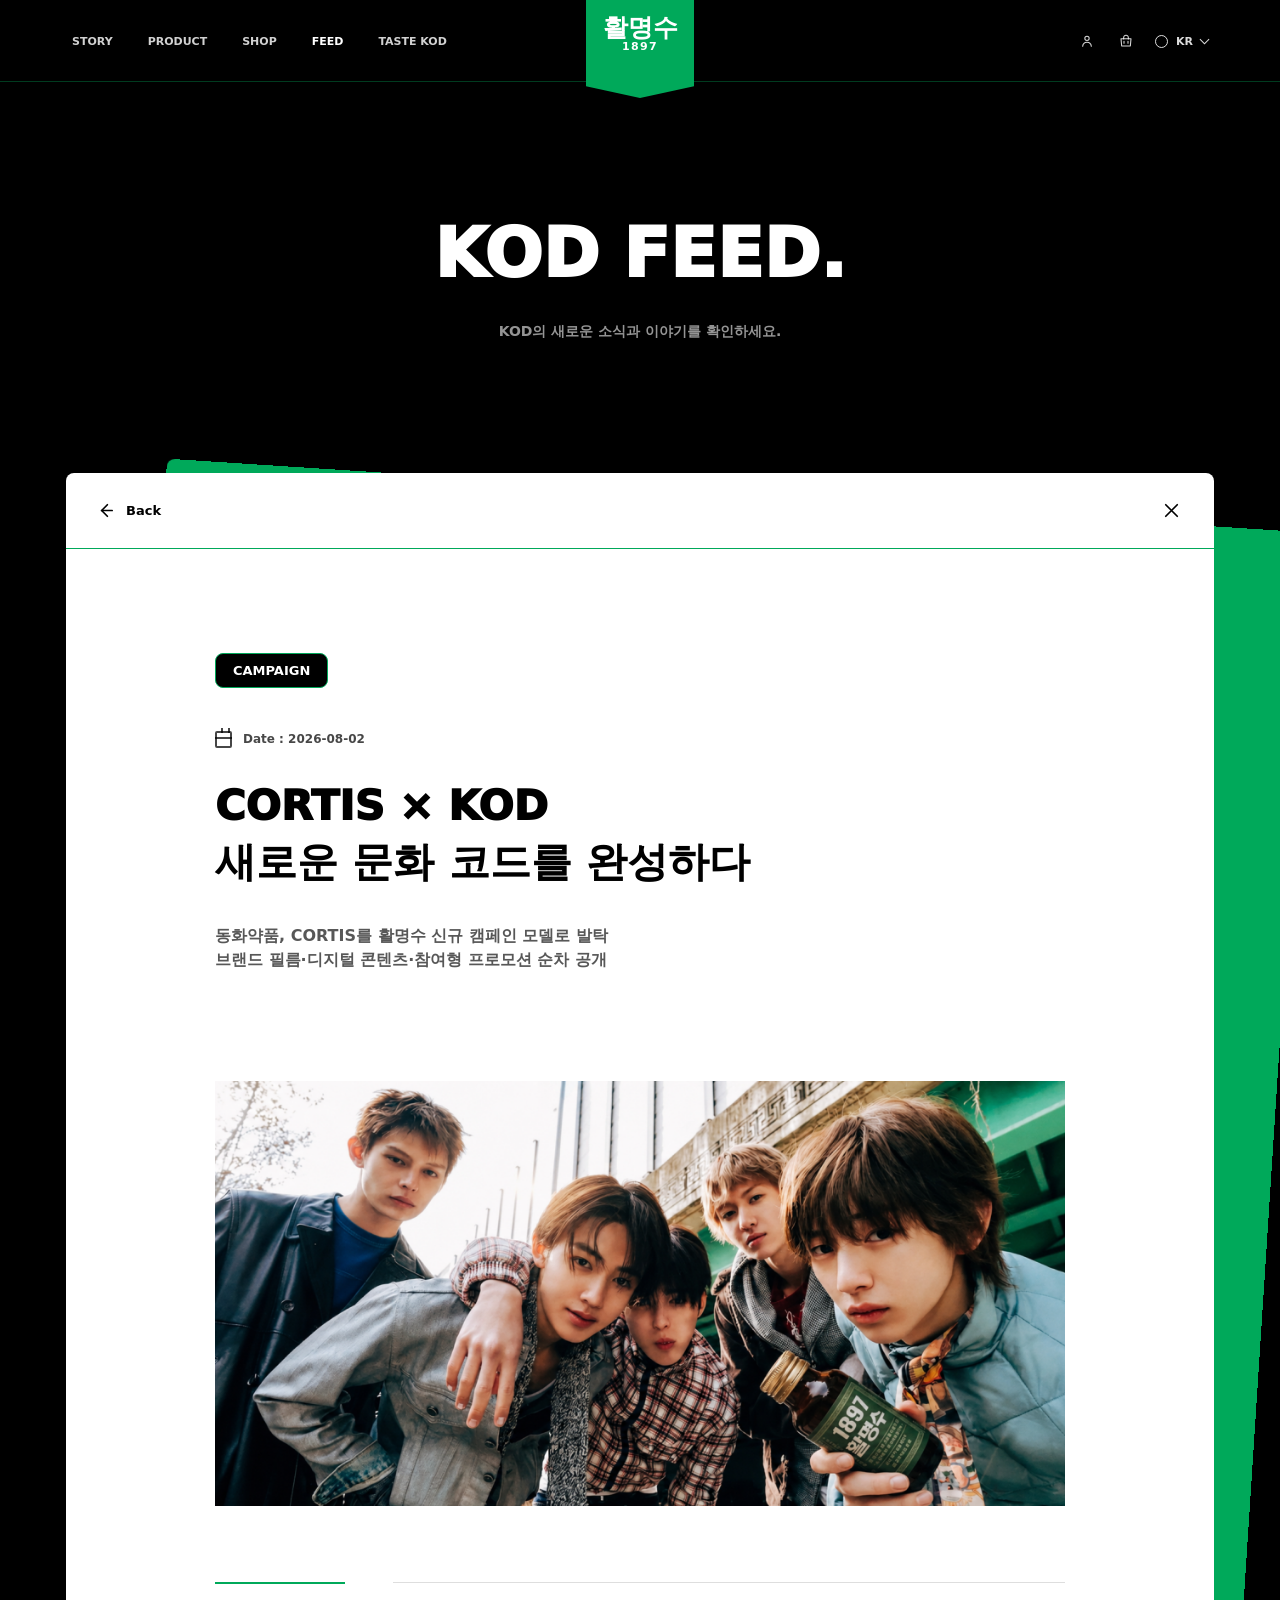
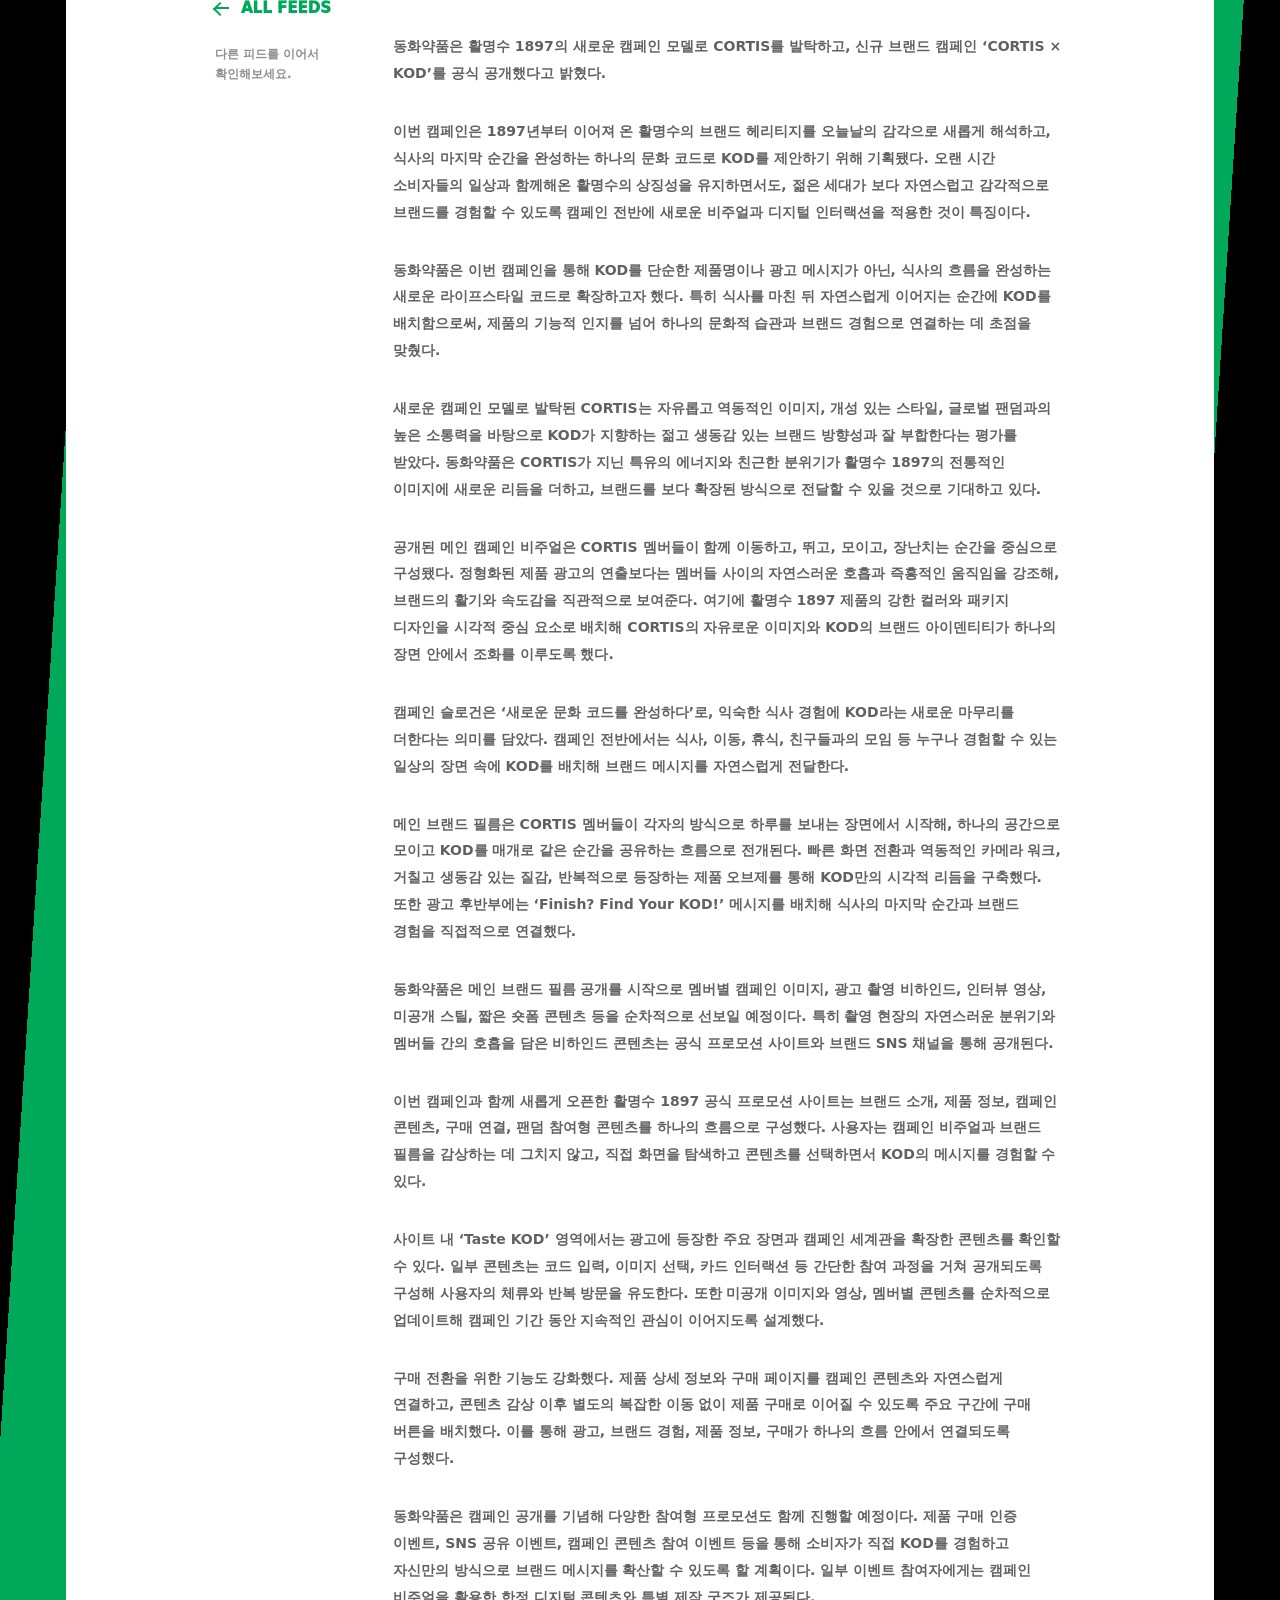
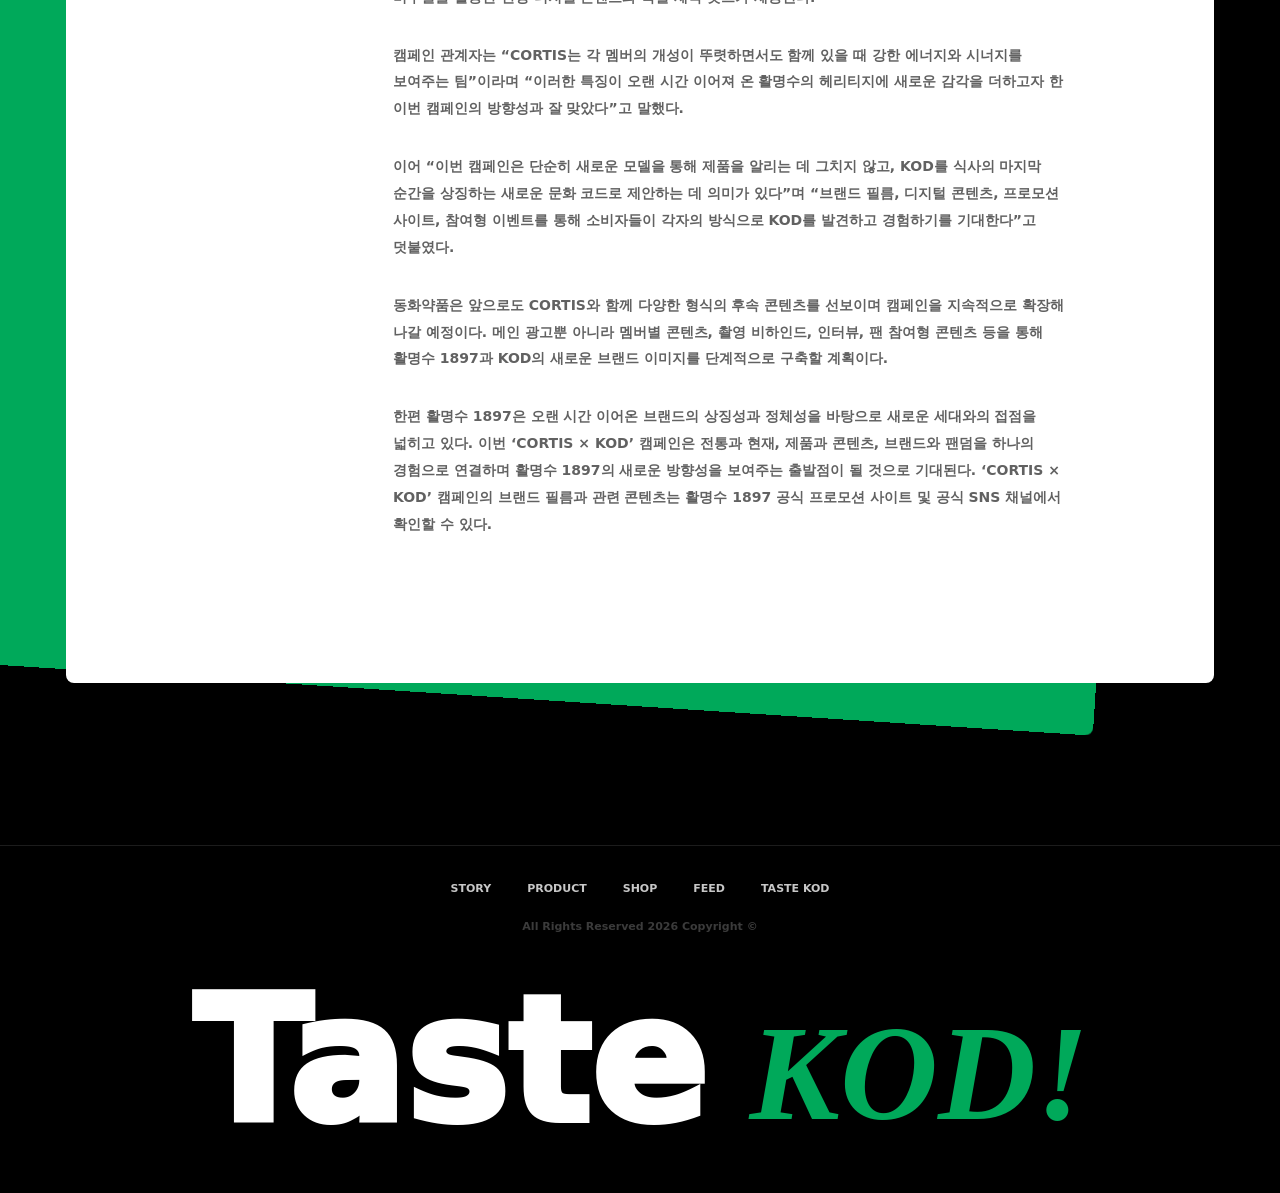
==== commit d34beea8: "Fix All Feeds sticky scrolling" ====
--- a/feed-detail.html
+++ b/feed-detail.html
@@ -8,7 +8,7 @@
       content="CORTIS와 KOD가 완성한 활명수 1897의 새로운 브랜드 캠페인을 확인하세요."
     />
     <title>CORTIS × KOD | KOD Feed</title>
-    <link rel="stylesheet" href="styles.css" />
+    <link rel="stylesheet" href="styles.css?v=20260622-5" />
   </head>
   <body class="feed-detail-page">
     <header class="site-header">
@@ -28,13 +28,13 @@
       </a>
       <div class="header-tools">
         <a class="header-icon" href="#" aria-label="마이페이지">
-          <svg viewBox="0 0 24 24" aria-hidden="true">
+          <svg width="16" height="16" viewBox="0 0 24 24" fill="none" stroke="currentColor" aria-hidden="true">
             <circle cx="12" cy="8" r="3.25"></circle>
             <path d="M5.5 20c.45-4.05 2.6-6.1 6.5-6.1s6.05 2.05 6.5 6.1"></path>
           </svg>
         </a>
         <a class="header-icon" href="#" aria-label="장바구니">
-          <svg viewBox="0 0 24 24" aria-hidden="true">
+          <svg width="16" height="16" viewBox="0 0 24 24" fill="none" stroke="currentColor" aria-hidden="true">
             <path d="M4.5 8.5h15l-1 11h-13l-1-11Z"></path>
             <path d="M8.5 9V6.8A3.3 3.3 0 0 1 12 3.5a3.3 3.3 0 0 1 3.5 3.3V9"></path>
             <path d="M9 12.5v3M15 12.5v3"></path>
@@ -61,11 +61,11 @@
         <div class="detail-paper">
           <nav class="detail-toolbar" aria-label="Feed detail controls">
             <a class="detail-back" href="https://standot-hani.github.io/feedpage/#feed">
-              <svg viewBox="0 0 24 24" aria-hidden="true"><path d="m15 18-6-6 6-6"></path><path d="M9 12h11"></path></svg>
+              <svg width="23" height="23" viewBox="0 0 24 24" fill="none" stroke="currentColor" aria-hidden="true"><path d="m15 18-6-6 6-6"></path><path d="M9 12h11"></path></svg>
               <span>Back</span>
             </a>
             <a class="detail-close" href="https://standot-hani.github.io/feedpage/#feed" aria-label="피드 상세 닫기">
-              <svg viewBox="0 0 24 24" aria-hidden="true"><path d="m6 6 12 12M18 6 6 18"></path></svg>
+              <svg width="23" height="23" viewBox="0 0 24 24" fill="none" stroke="currentColor" aria-hidden="true"><path d="m6 6 12 12M18 6 6 18"></path></svg>
             </a>
           </nav>
 
@@ -166,6 +166,6 @@
       <p>All Rights Reserved 2026 Copyright ©</p>
       <div class="taste-signature" aria-hidden="true"><span>Taste</span><strong>KOD!</strong></div>
     </footer>
-    <script src="script.js"></script>
+    <script src="script.js?v=20260622-2"></script>
   </body>
 </html>
--- a/styles.css
+++ b/styles.css
@@ -252,7 +252,7 @@
 .detail-paper {
   position: relative;
   z-index: 1;
-  overflow: hidden;
+  overflow: visible;
   background: var(--white);
   border-radius: 8px;
 }
